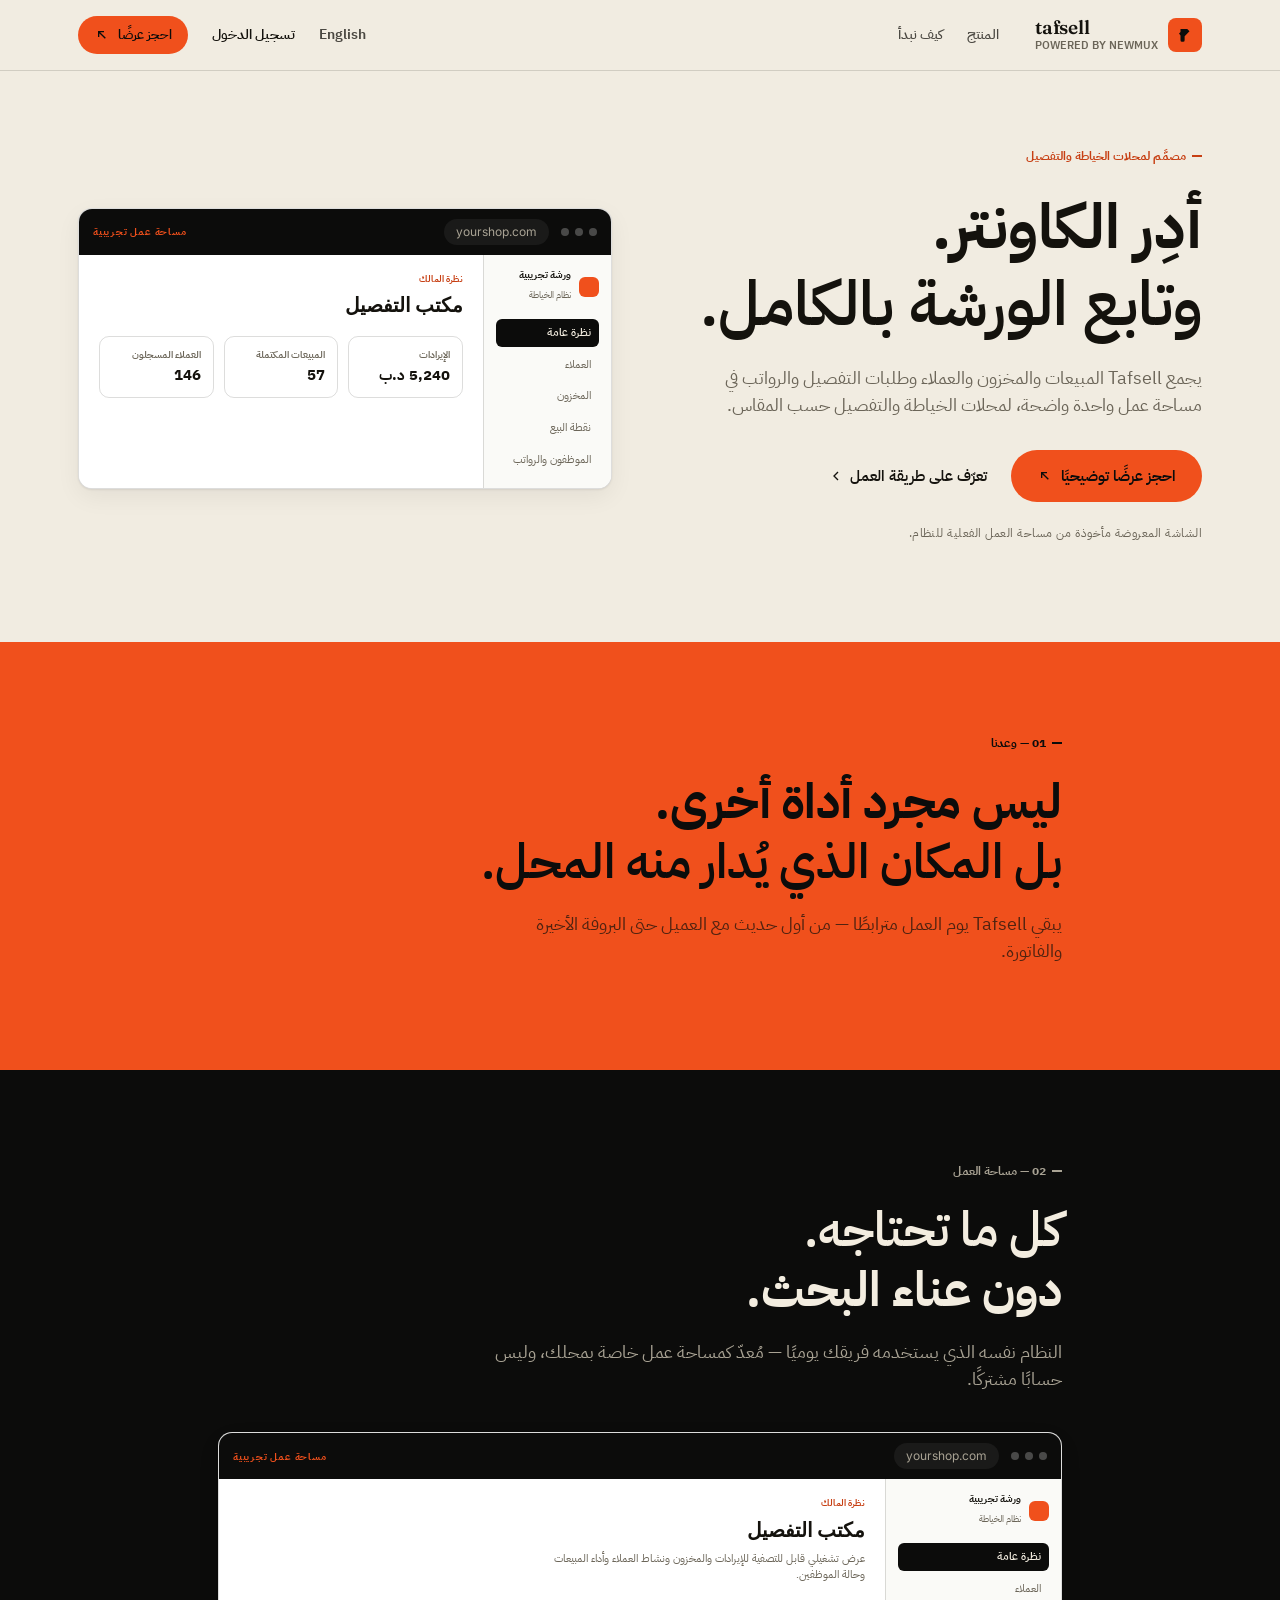
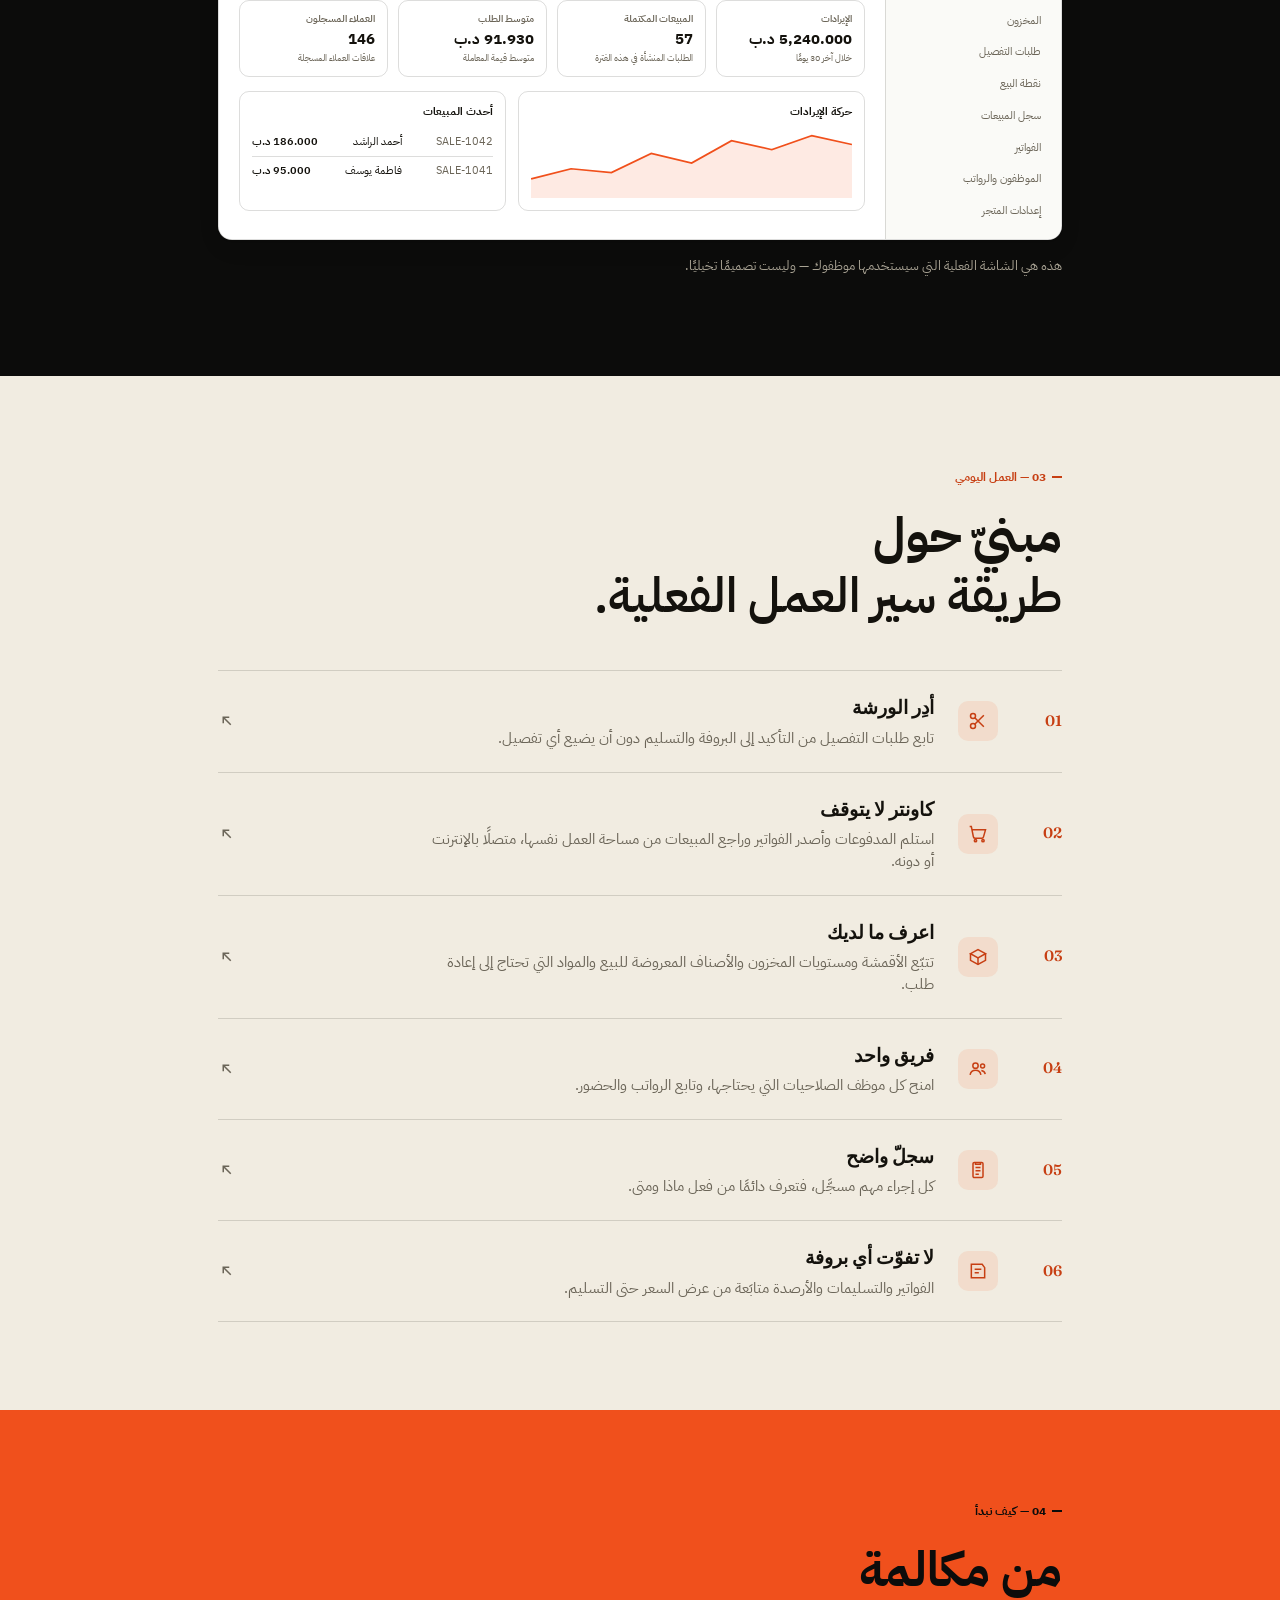
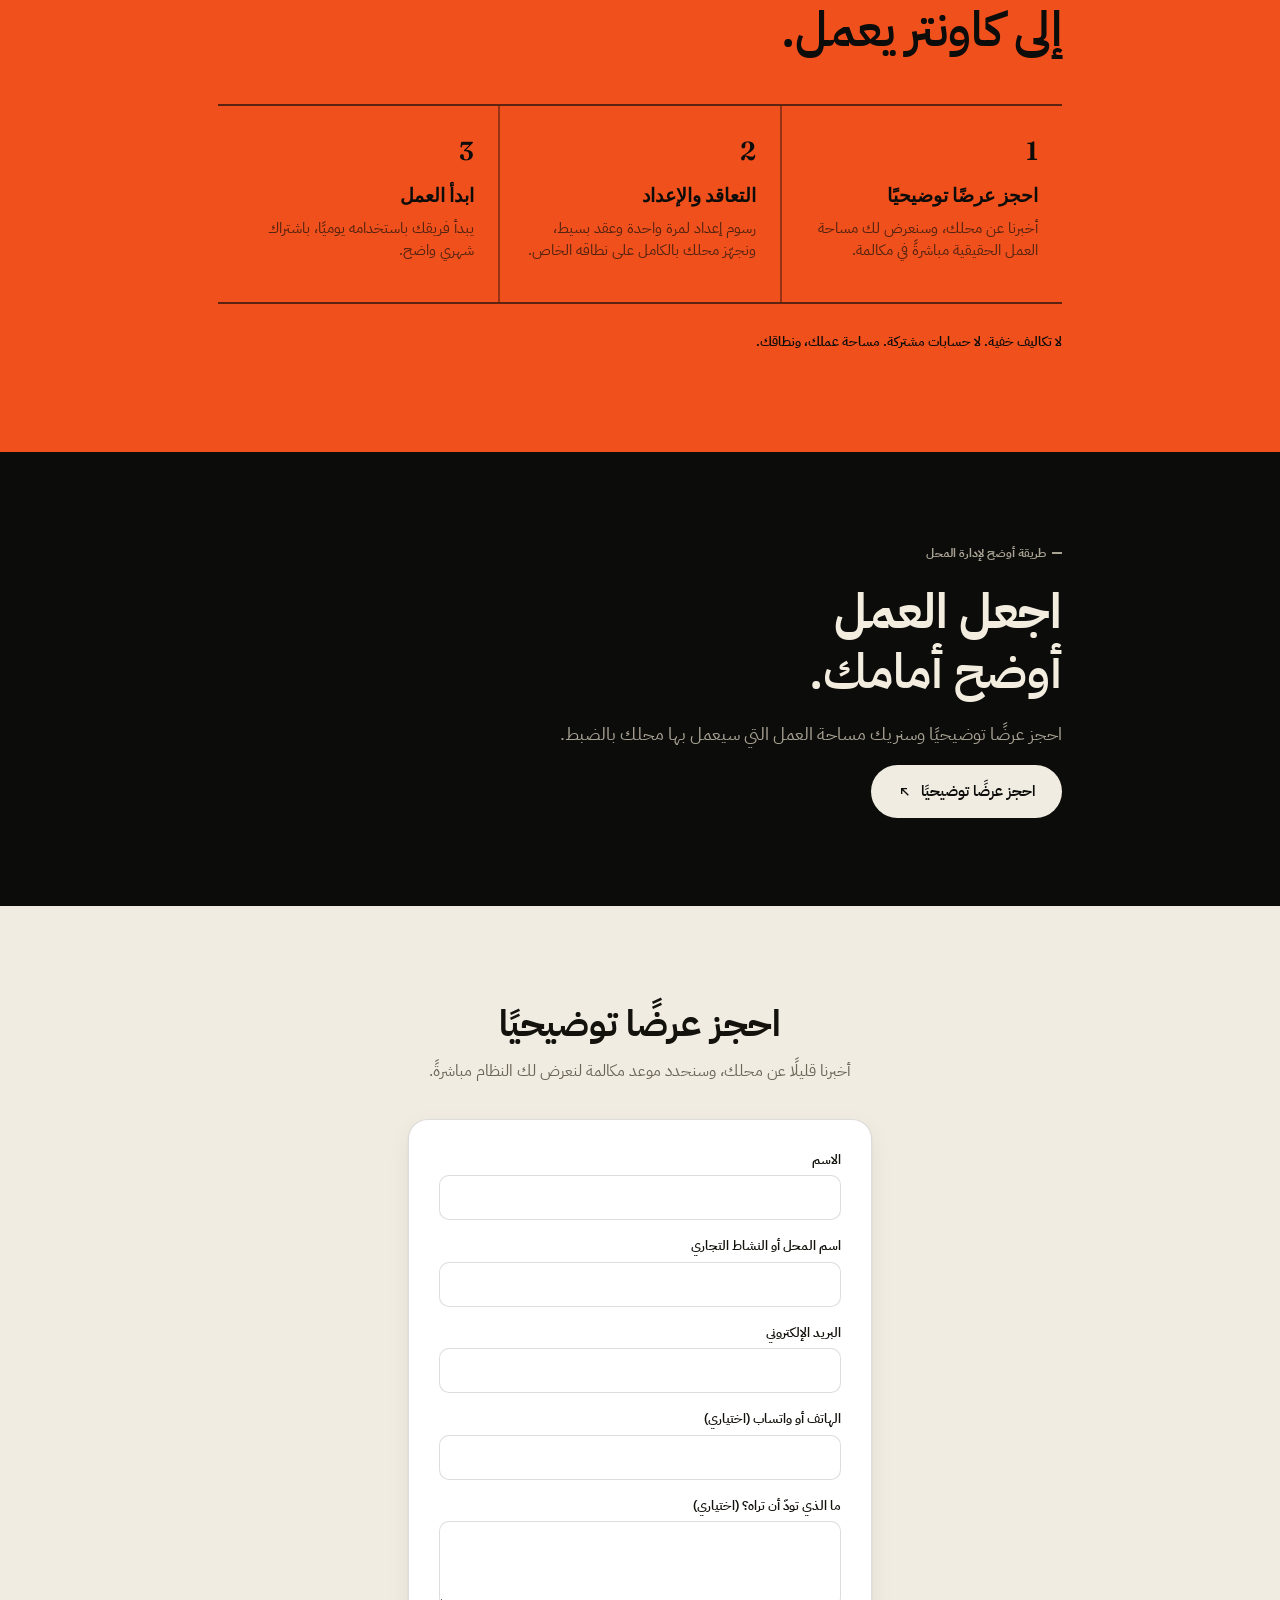
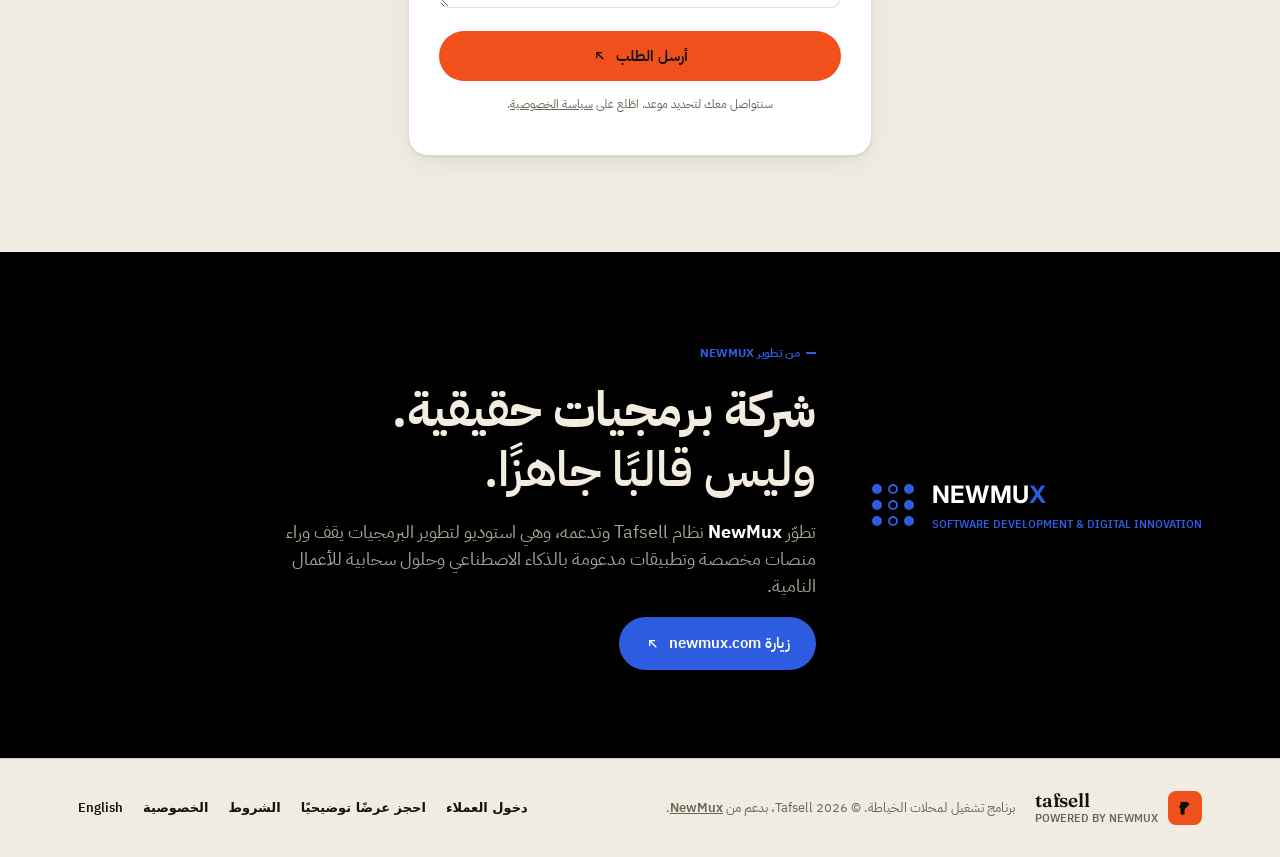
==== ar/index.html @ 82f1e471 "Add an Arabic page, SEO basics and a working demo form - Arabic version at /ar/ (right-to-left, IBM " ====
<!doctype html>
<html lang="ar" dir="rtl">
<head>
  <meta charset="UTF-8" />
  <meta name="viewport" content="width=device-width, initial-scale=1.0" />
  <title>Tafsell | برنامج إدارة محلات الخياطة ونقطة البيع في الخليج</title>
  <meta name="description" content="Tafsell نظام متكامل لمحلات الخياطة والتفصيل في الخليج: نقطة بيع، وطلبات التفصيل والمقاسات، ومخزون الأقمشة، وفواتير ضريبة القيمة المضافة، والرواتب، بالعربية والإنجليزية. احجز عرضًا توضيحيًا." />
  <link rel="canonical" href="https://tafsell.com/ar/" />
  <link rel="alternate" hreflang="en" href="https://tafsell.com/" />
  <link rel="alternate" hreflang="ar" href="https://tafsell.com/ar/" />
  <link rel="alternate" hreflang="x-default" href="https://tafsell.com/" />
  <meta name="theme-color" content="#0c0c0b" />

  <meta property="og:type" content="website" />
  <meta property="og:site_name" content="Tafsell" />
  <meta property="og:url" content="https://tafsell.com/ar/" />
  <meta property="og:title" content="Tafsell | برنامج إدارة محلات الخياطة ونقطة البيع" />
  <meta property="og:description" content="المبيعات وطلبات التفصيل والمقاسات ومخزون الأقمشة وفواتير ضريبة القيمة المضافة والرواتب في مساحة عمل واحدة، بالعربية والإنجليزية." />
  <meta property="og:image" content="https://tafsell.com/assets/og-image.png" />
  <meta property="og:image:width" content="1200" />
  <meta property="og:image:height" content="630" />
  <meta property="og:image:alt" content="Tafsell — برنامج محلات الخياطة، بدعم من NewMux" />
  <meta property="og:locale" content="ar_AR" />
  <meta property="og:locale:alternate" content="en_US" />
  <meta name="twitter:card" content="summary_large_image" />

  <link rel="icon" type="image/jpeg" href="/assets/tafsell-logo-192.jpg" />
  <link rel="apple-touch-icon" href="/assets/tafsell-logo-192.jpg" />
  <link rel="preconnect" href="https://fonts.googleapis.com">
  <link rel="preconnect" href="https://fonts.gstatic.com" crossorigin>
  <link href="https://fonts.googleapis.com/css2?family=Fraunces:ital,opsz,wght@0,9..144,500;0,9..144,600;0,9..144,700;1,9..144,500;1,9..144,600&family=Inter:wght@400;500;600;700&family=IBM+Plex+Sans+Arabic:wght@400;500;600;700&display=swap" rel="stylesheet">
  <link rel="stylesheet" href="/styles.css" />
  <script type="application/ld+json">
  {
    "@context": "https://schema.org",
    "@graph": [
      {
        "@type": "Organization",
        "@id": "https://tafsell.com/#organization",
        "name": "Tafsell",
        "url": "https://tafsell.com/",
        "logo": "https://tafsell.com/assets/tafsell-logo-512.jpg",
        "email": "info@newmux.com",
        "parentOrganization": { "@type": "Organization", "name": "NewMux", "url": "https://www.newmux.com/" }
      },
      {
        "@type": "SoftwareApplication",
        "name": "Tafsell",
        "url": "https://tafsell.com/ar/",
        "applicationCategory": "BusinessApplication",
        "operatingSystem": "Web",
        "inLanguage": ["en", "ar"],
        "description": "برنامج أعمال لمحلات الخياطة: نقطة بيع، وطلبات التفصيل والمقاسات، والأقمشة والمخزون، وفواتير ضريبة القيمة المضافة، والموظفون والرواتب.",
        "publisher": { "@id": "https://tafsell.com/#organization" }
      }
    ]
  }
  </script>
  <script defer src="/_vercel/insights/script.js"></script>
</head>
<body>
  <header class="site-header">
    <div class="wrap header-inner">
      <a href="#top" class="brand">
        <span class="brand-mark" aria-hidden="true">
          <svg viewBox="0 0 24 24" fill="none"><path d="M6 4h9l3 3-6.5 6.5V19a2 2 0 0 1-2 2H8a2 2 0 0 1-2-2v-6.5L4 10l2-2Z" fill="currentColor"/></svg>
        </span>
        <span class="brand-text">
          <span class="brand-word">tafsell</span>
          <span class="brand-by">powered by NewMux</span>
        </span>
      </a>
      <nav class="main-nav" aria-label="التنقل الرئيسي">
        <a href="#workspace">المنتج</a>
        <a href="#getting-started">كيف نبدأ</a>
      </nav>
      <a href="/" class="header-lang" lang="en" hreflang="en">English</a>
      <a href="https://app.tafsell.com/" class="header-signin">تسجيل الدخول</a>
      <a href="#book-a-demo" class="btn btn-primary btn-sm">احجز عرضًا <svg viewBox="0 0 24 24" fill="none" stroke="currentColor" stroke-width="2"><path d="M7 17 17 7M9 7h8v8"/></svg></a>
    </div>
  </header>

  <main id="top">
    <section class="hero">
      <div class="wrap hero-grid">
        <div class="hero-copy">
          <span class="eyebrow">مصمَّم لمحلات الخياطة والتفصيل</span>
          <h1 class="display">أدِر الكاونتر.<br /><em>وتابع الورشة بالكامل.</em></h1>
          <p class="lead">يجمع Tafsell المبيعات والمخزون والعملاء وطلبات التفصيل والرواتب في مساحة عمل واحدة واضحة، لمحلات الخياطة والتفصيل حسب المقاس.</p>
          <div class="hero-actions">
            <a href="#book-a-demo" class="btn btn-primary btn-lg">احجز عرضًا توضيحيًا <svg viewBox="0 0 24 24" fill="none" stroke="currentColor" stroke-width="2"><path d="M7 17 17 7M9 7h8v8"/></svg></a>
            <a href="#getting-started" class="btn-link">تعرّف على طريقة العمل <svg viewBox="0 0 24 24" fill="none" stroke="currentColor" stroke-width="2"><path d="m9 6 6 6-6 6"/></svg></a>
          </div>
          <p class="hero-caption">الشاشة المعروضة مأخوذة من مساحة العمل الفعلية للنظام.</p>
        </div>
        <div class="hero-visual">
          <div class="browser-frame">
            <div class="browser-bar">
              <span class="browser-dots" aria-hidden="true"><i></i><i></i><i></i></span>
              <span class="browser-url">yourshop.com</span>
              <span class="live-tag">مساحة عمل تجريبية</span>
            </div>
            <div class="mock-app mock-app--compact">
              <aside class="mock-sidebar">
                <div class="mock-sidebar-brand"><span class="mock-sidebar-mark"></span><div><p>ورشة تجريبية</p><span>نظام الخياطة</span></div></div>
                <nav>
                  <span class="mock-nav-item is-active">نظرة عامة</span>
                  <span class="mock-nav-item">العملاء</span>
                  <span class="mock-nav-item">المخزون</span>
                  <span class="mock-nav-item">نقطة البيع</span>
                  <span class="mock-nav-item">الموظفون والرواتب</span>
                </nav>
              </aside>
              <div class="mock-main">
                <p class="mock-eyebrow">نظرة المالك</p>
                <h3 class="mock-title">مكتب التفصيل</h3>
                <div class="mock-metric-grid">
                  <div class="mock-metric"><span class="mock-metric-label">الإيرادات</span><span class="mock-metric-value">5,240 د.ب</span></div>
                  <div class="mock-metric"><span class="mock-metric-label">المبيعات المكتملة</span><span class="mock-metric-value">57</span></div>
                  <div class="mock-metric"><span class="mock-metric-label">العملاء المسجلون</span><span class="mock-metric-value">146</span></div>
                </div>
              </div>
            </div>
          </div>
        </div>
      </div>
    </section>

    <section class="block block-orange">
      <div class="wrap block-inner">
        <span class="eyebrow eyebrow-on-orange">01 — وعدنا</span>
        <h2 class="display block-heading">ليس مجرد أداة أخرى.<br /><em>بل المكان الذي يُدار منه المحل.</em></h2>
        <p class="block-lead">يبقي Tafsell يوم العمل مترابطًا — من أول حديث مع العميل حتى البروفة الأخيرة والفاتورة.</p>
      </div>
    </section>

    <section id="workspace" class="block block-black">
      <div class="wrap block-inner">
        <span class="eyebrow eyebrow-on-black">02 — مساحة العمل</span>
        <h2 class="display block-heading light"><em>كل ما تحتاجه.</em><br />دون عناء البحث.</h2>
        <p class="block-lead light">النظام نفسه الذي يستخدمه فريقك يوميًا — مُعدّ كمساحة عمل خاصة بمحلك، وليس حسابًا مشتركًا.</p>
        <div class="browser-frame browser-frame--wide">
          <div class="browser-bar">
            <span class="browser-dots" aria-hidden="true"><i></i><i></i><i></i></span>
            <span class="browser-url">yourshop.com</span>
            <span class="live-tag">مساحة عمل تجريبية</span>
          </div>
          <div class="mock-app">
            <aside class="mock-sidebar">
              <div class="mock-sidebar-brand"><span class="mock-sidebar-mark"></span><div><p>ورشة تجريبية</p><span>نظام الخياطة</span></div></div>
              <nav>
                <span class="mock-nav-item is-active">نظرة عامة</span>
                <span class="mock-nav-item">العملاء</span>
                <span class="mock-nav-item">المخزون</span>
                <span class="mock-nav-item">طلبات التفصيل</span>
                <span class="mock-nav-item">نقطة البيع</span>
                <span class="mock-nav-item">سجل المبيعات</span>
                <span class="mock-nav-item">الفواتير</span>
                <span class="mock-nav-item">الموظفون والرواتب</span>
                <span class="mock-nav-item">إعدادات المتجر</span>
              </nav>
            </aside>
            <div class="mock-main">
              <p class="mock-eyebrow">نظرة المالك</p>
              <h3 class="mock-title">مكتب التفصيل</h3>
              <p class="mock-sub">عرض تشغيلي قابل للتصفية للإيرادات والمخزون ونشاط العملاء وأداء المبيعات وحالة الموظفين.</p>
              <div class="mock-metric-grid mock-metric-grid--4">
                <div class="mock-metric"><span class="mock-metric-label">الإيرادات</span><span class="mock-metric-value">5,240.000 د.ب</span><span class="mock-metric-note">خلال آخر 30 يومًا</span></div>
                <div class="mock-metric"><span class="mock-metric-label">المبيعات المكتملة</span><span class="mock-metric-value">57</span><span class="mock-metric-note">الطلبات المنشأة في هذه الفترة</span></div>
                <div class="mock-metric"><span class="mock-metric-label">متوسط الطلب</span><span class="mock-metric-value">91.930 د.ب</span><span class="mock-metric-note">متوسط قيمة المعاملة</span></div>
                <div class="mock-metric"><span class="mock-metric-label">العملاء المسجلون</span><span class="mock-metric-value">146</span><span class="mock-metric-note">علاقات العملاء المسجلة</span></div>
              </div>
              <div class="mock-panels">
                <div class="mock-panel mock-panel--chart">
                  <p class="mock-panel-title">حركة الإيرادات</p>
                  <svg class="mock-chart" viewBox="0 0 320 110" preserveAspectRatio="none">
                    <polyline points="0,80 40,64 80,70 120,40 160,55 200,20 240,34 280,12 320,26" fill="none" stroke="#f0501c" stroke-width="2.5" />
                    <polygon points="0,80 40,64 80,70 120,40 160,55 200,20 240,34 280,12 320,26 320,110 0,110" fill="rgba(240,80,28,0.12)" />
                  </svg>
                </div>
                <div class="mock-panel">
                  <p class="mock-panel-title">أحدث المبيعات</p>
                  <div class="mock-row"><span>SALE-1042</span><span>أحمد الراشد</span><span>186.000 د.ب</span></div>
                  <div class="mock-row"><span>SALE-1041</span><span>فاطمة يوسف</span><span>95.000 د.ب</span></div>
                </div>
              </div>
            </div>
          </div>
        </div>
        <p class="frame-caption">هذه هي الشاشة الفعلية التي سيستخدمها موظفوك — وليست تصميمًا تخيليًا.</p>
      </div>
    </section>

    <section class="block block-cream">
      <div class="wrap block-inner">
        <span class="eyebrow">03 — العمل اليومي</span>
        <h2 class="display block-heading">مبنيّ حول<br /><em>طريقة سير العمل الفعلية.</em></h2>
        <ol class="feature-list">
          <li>
            <span class="feature-number">01</span>
            <span class="feature-icon"><svg viewBox="0 0 24 24" fill="none" stroke="currentColor" stroke-width="1.8"><circle cx="6" cy="6" r="3"/><circle cx="6" cy="18" r="3"/><path d="M8.1 8.1 19 19M19 5 8.1 15.9"/></svg></span>
            <span class="feature-text"><h3>أدِر الورشة</h3><p>تابع طلبات التفصيل من التأكيد إلى البروفة والتسليم دون أن يضيع أي تفصيل.</p></span>
            <svg class="feature-arrow" viewBox="0 0 24 24" fill="none" stroke="currentColor" stroke-width="2"><path d="M7 17 17 7M9 7h8v8"/></svg>
          </li>
          <li>
            <span class="feature-number">02</span>
            <span class="feature-icon"><svg viewBox="0 0 24 24" fill="none" stroke="currentColor" stroke-width="1.8"><circle cx="9" cy="20" r="1.4"/><circle cx="18" cy="20" r="1.4"/><path d="M2 3h2l2.4 12.2a2 2 0 0 0 2 1.8h8.2a2 2 0 0 0 2-1.6L21 7H5.6"/></svg></span>
            <span class="feature-text"><h3>كاونتر لا يتوقف</h3><p>استلم المدفوعات وأصدر الفواتير وراجع المبيعات من مساحة العمل نفسها، متصلًا بالإنترنت أو دونه.</p></span>
            <svg class="feature-arrow" viewBox="0 0 24 24" fill="none" stroke="currentColor" stroke-width="2"><path d="M7 17 17 7M9 7h8v8"/></svg>
          </li>
          <li>
            <span class="feature-number">03</span>
            <span class="feature-icon"><svg viewBox="0 0 24 24" fill="none" stroke="currentColor" stroke-width="1.8"><path d="M21 8 12 3 3 8l9 5 9-5Z"/><path d="M3 8v8l9 5 9-5V8"/><path d="M12 13v8"/></svg></span>
            <span class="feature-text"><h3>اعرف ما لديك</h3><p>تتبّع الأقمشة ومستويات المخزون والأصناف المعروضة للبيع والمواد التي تحتاج إلى إعادة طلب.</p></span>
            <svg class="feature-arrow" viewBox="0 0 24 24" fill="none" stroke="currentColor" stroke-width="2"><path d="M7 17 17 7M9 7h8v8"/></svg>
          </li>
          <li>
            <span class="feature-number">04</span>
            <span class="feature-icon"><svg viewBox="0 0 24 24" fill="none" stroke="currentColor" stroke-width="1.8"><circle cx="9" cy="8" r="3.2"/><path d="M2.5 19c.7-3.4 3.3-5.4 6.5-5.4s5.8 2 6.5 5.4"/><circle cx="17.5" cy="8.5" r="2.4"/><path d="M16 13.7c2.4.3 4.2 2 4.7 4.5"/></svg></span>
            <span class="feature-text"><h3>فريق واحد</h3><p>امنح كل موظف الصلاحيات التي يحتاجها، وتابع الرواتب والحضور.</p></span>
            <svg class="feature-arrow" viewBox="0 0 24 24" fill="none" stroke="currentColor" stroke-width="2"><path d="M7 17 17 7M9 7h8v8"/></svg>
          </li>
          <li>
            <span class="feature-number">05</span>
            <span class="feature-icon"><svg viewBox="0 0 24 24" fill="none" stroke="currentColor" stroke-width="1.8"><rect x="6" y="3" width="12" height="18" rx="1.5"/><path d="M9 3v2h6V3M9 9h6M9 13h6M9 17h4"/></svg></span>
            <span class="feature-text"><h3>سجلّ واضح</h3><p>كل إجراء مهم مسجَّل، فتعرف دائمًا من فعل ماذا ومتى.</p></span>
            <svg class="feature-arrow" viewBox="0 0 24 24" fill="none" stroke="currentColor" stroke-width="2"><path d="M7 17 17 7M9 7h8v8"/></svg>
          </li>
          <li>
            <span class="feature-number">06</span>
            <span class="feature-icon"><svg viewBox="0 0 24 24" fill="none" stroke="currentColor" stroke-width="1.8"><path d="M4 4h13l3 4v12H4z"/><path d="M8 10h8M8 14h5"/></svg></span>
            <span class="feature-text"><h3>لا تفوّت أي بروفة</h3><p>الفواتير والتسليمات والأرصدة متابَعة من عرض السعر حتى التسليم.</p></span>
            <svg class="feature-arrow" viewBox="0 0 24 24" fill="none" stroke="currentColor" stroke-width="2"><path d="M7 17 17 7M9 7h8v8"/></svg>
          </li>
        </ol>
      </div>
    </section>

    <section id="getting-started" class="block block-orange">
      <div class="wrap block-inner">
        <span class="eyebrow eyebrow-on-orange">04 — كيف نبدأ</span>
        <h2 class="display block-heading">من مكالمة<br /><em>إلى كاونتر يعمل.</em></h2>
        <div class="steps">
          <div class="step">
            <span class="step-number">1</span>
            <h3>احجز عرضًا توضيحيًا</h3>
            <p>أخبرنا عن محلك، وسنعرض لك مساحة العمل الحقيقية مباشرةً في مكالمة.</p>
          </div>
          <div class="step">
            <span class="step-number">2</span>
            <h3>التعاقد والإعداد</h3>
            <p>رسوم إعداد لمرة واحدة وعقد بسيط، ونجهّز محلك بالكامل على نطاقه الخاص.</p>
          </div>
          <div class="step">
            <span class="step-number">3</span>
            <h3>ابدأ العمل</h3>
            <p>يبدأ فريقك باستخدامه يوميًا، باشتراك شهري واضح.</p>
          </div>
        </div>
        <p class="steps-note">لا تكاليف خفية. لا حسابات مشتركة. مساحة عملك، ونطاقك.</p>
      </div>
    </section>

    <section class="block block-black block-cta">
      <div class="wrap block-inner">
        <span class="eyebrow eyebrow-on-black">طريقة أوضح لإدارة المحل</span>
        <h2 class="display block-heading light">اجعل العمل<br /><em>أوضح أمامك.</em></h2>
        <p class="block-lead light">احجز عرضًا توضيحيًا وسنريك مساحة العمل التي سيعمل بها محلك بالضبط.</p>
        <a href="#book-a-demo" class="btn btn-cream btn-lg">احجز عرضًا توضيحيًا <svg viewBox="0 0 24 24" fill="none" stroke="currentColor" stroke-width="2"><path d="M7 17 17 7M9 7h8v8"/></svg></a>
      </div>
    </section>

    <section id="book-a-demo" class="block block-cream demo-section">
      <div class="wrap demo-wrap">
        <div class="section-head">
          <h2 class="display">احجز عرضًا توضيحيًا</h2>
          <p>أخبرنا قليلًا عن محلك، وسنحدد موعد مكالمة لنعرض لك النظام مباشرةً.</p>
        </div>
        <form class="demo-form" id="demo-form">
          <div class="field">
            <label for="demo-name">الاسم</label>
            <input id="demo-name" name="name" type="text" required maxlength="160" autocomplete="name" />
          </div>
          <div class="field">
            <label for="demo-shop">اسم المحل أو النشاط التجاري</label>
            <input id="demo-shop" name="shopName" type="text" required maxlength="160" autocomplete="organization" />
          </div>
          <div class="field">
            <label for="demo-email">البريد الإلكتروني</label>
            <input id="demo-email" name="email" type="email" required maxlength="320" autocomplete="email" />
          </div>
          <div class="field">
            <label for="demo-phone">الهاتف أو واتساب (اختياري)</label>
            <input id="demo-phone" name="phone" type="tel" maxlength="40" autocomplete="tel" />
          </div>
          <div class="field">
            <label for="demo-message">ما الذي تودّ أن تراه؟ (اختياري)</label>
            <textarea id="demo-message" name="message" rows="3" maxlength="2000"></textarea>
          </div>
          <div class="hp" aria-hidden="true">
            <label for="demo-website">Leave this empty</label>
            <input id="demo-website" name="website" type="text" tabindex="-1" autocomplete="off" />
          </div>
          <button type="submit" class="btn btn-primary btn-block">أرسل الطلب <svg viewBox="0 0 24 24" fill="none" stroke="currentColor" stroke-width="2"><path d="M7 17 17 7M9 7h8v8"/></svg></button>
          <p class="form-status" id="demo-status" role="alert" hidden></p>
          <p class="form-note">سنتواصل معك لتحديد موعد. اطّلع على <a href="https://app.tafsell.com/privacy">سياسة الخصوصية</a>.</p>
        </form>
        <div class="form-success" id="demo-success" tabindex="-1" hidden>
          <h3>شكرًا لك — وصلنا طلبك.</h3>
          <p>سنتواصل معك قريبًا لتحديد موعد العرض. لأي استفسار حتى ذلك الحين: <span data-sales-email dir="ltr">info@newmux.com</span>.</p>
        </div>
      </div>
    </section>

    <section class="block newmux-block">
      <div class="wrap newmux-inner">
        <div class="newmux-lockup">
          <div class="newmux-mark" aria-hidden="true">
            <span></span><span class="dot-outline"></span><span></span>
            <span></span><span class="dot-outline"></span><span></span>
            <span></span><span class="dot-outline"></span><span></span>
          </div>
          <div>
            <p class="newmux-wordmark">NEWMU<em>X</em></p>
            <p class="newmux-tagline">Software development &amp; digital innovation</p>
          </div>
        </div>
        <div class="newmux-copy">
          <span class="eyebrow eyebrow-newmux">من تطوير NewMux</span>
          <h2 class="display block-heading light">شركة برمجيات حقيقية.<br /><em>وليس قالبًا جاهزًا.</em></h2>
          <p class="block-lead light">تطوّر <strong>NewMux</strong> نظام Tafsell وتدعمه، وهي استوديو لتطوير البرمجيات يقف وراء منصات مخصصة وتطبيقات مدعومة بالذكاء الاصطناعي وحلول سحابية للأعمال النامية.</p>
          <a href="https://www.newmux.com/" target="_blank" rel="noopener" class="btn btn-newmux btn-lg">زيارة newmux.com <svg viewBox="0 0 24 24" fill="none" stroke="currentColor" stroke-width="2"><path d="M7 17 17 7M9 7h8v8"/></svg></a>
        </div>
      </div>
    </section>
  </main>

  <footer class="site-footer">
    <div class="wrap footer-inner">
      <a href="#top" class="brand">
        <span class="brand-mark" aria-hidden="true">
          <svg viewBox="0 0 24 24" fill="none"><path d="M6 4h9l3 3-6.5 6.5V19a2 2 0 0 1-2 2H8a2 2 0 0 1-2-2v-6.5L4 10l2-2Z" fill="currentColor"/></svg>
        </span>
        <span class="brand-text">
          <span class="brand-word">tafsell</span>
          <span class="brand-by">powered by NewMux</span>
        </span>
      </a>
      <p class="footer-tagline">برنامج تشغيل لمحلات الخياطة. &copy; <span id="year">2026</span> Tafsell، بدعم من <a href="https://www.newmux.com/" target="_blank" rel="noopener">NewMux</a>.</p>
      <nav class="footer-links" aria-label="روابط التذييل">
        <a href="https://app.tafsell.com/" class="footer-link">دخول العملاء</a>
        <a href="#book-a-demo" class="footer-link">احجز عرضًا توضيحيًا</a>
        <a href="https://app.tafsell.com/terms" class="footer-link">الشروط</a>
        <a href="https://app.tafsell.com/privacy" class="footer-link">الخصوصية</a>
        <a href="/" class="footer-link" lang="en" hreflang="en">English</a>
      </nav>
    </div>
  </footer>

  <script src="/script.js"></script>
</body>
</html>
---- styles.css ----
:root {
  --cream: #f1ece1;
  --cream-2: #e8e0cd;
  --ink: #14120d;
  --black: #0c0c0b;
  --cream-text: #f3ede0;
  --muted: #6b6558;
  --muted-on-black: #a9a394;
  --orange: #f0501c;
  --orange-deep: #c73f13;
  --line: rgba(20, 18, 13, 0.14);
  --line-on-black: rgba(243, 237, 224, 0.16);
  --line-on-orange: rgba(12, 12, 11, 0.4);
  --shadow: 0 1px 2px rgba(12, 12, 11, 0.08), 0 8px 24px rgba(12, 12, 11, 0.06);
  --newmux-black: #000000;
  --newmux-blue: #2e5ce0;
  --newmux-blue-soft: rgba(46, 92, 224, 0.14);
}

* { box-sizing: border-box; }

body {
  margin: 0;
  font-family: "Inter", -apple-system, BlinkMacSystemFont, "Segoe UI", sans-serif;
  color: var(--ink);
  background: var(--cream);
  line-height: 1.5;
  -webkit-font-smoothing: antialiased;
}

img, svg { max-width: 100%; display: block; }

.wrap {
  max-width: 1180px;
  margin: 0 auto;
  padding: 0 28px;
}

h1, h2, h3 { margin: 0; text-wrap: balance; }

.display {
  font-family: "Fraunces", Georgia, serif;
  font-optical-sizing: auto;
  line-height: 1.04;
  letter-spacing: -0.01em;
}

.display em {
  font-style: italic;
  font-weight: 500;
}

/* ---------- header ---------- */

.site-header {
  background: var(--cream);
  border-bottom: 1px solid var(--line);
  position: sticky;
  top: 0;
  z-index: 30;
}

.header-inner {
  display: flex;
  align-items: center;
  gap: 24px;
  padding-top: 16px;
  padding-bottom: 16px;
}

.brand {
  display: flex;
  align-items: center;
  gap: 10px;
  text-decoration: none;
  color: inherit;
}

.brand-mark {
  width: 34px;
  height: 34px;
  border-radius: 8px;
  background: var(--orange);
  color: var(--black);
  display: flex;
  align-items: center;
  justify-content: center;
  flex-shrink: 0;
}

.brand-mark svg { width: 18px; height: 18px; }

.brand-word {
  font-family: "Fraunces", serif;
  font-weight: 600;
  font-size: 19px;
  letter-spacing: -0.01em;
}

.brand-text {
  display: flex;
  flex-direction: column;
  line-height: 1.05;
}

.brand-by {
  white-space: nowrap;
  font-size: 10.5px;
  font-weight: 600;
  letter-spacing: 0.06em;
  text-transform: uppercase;
  color: var(--muted);
  margin-top: 2px;
}

.header-signin {
  color: var(--ink);
  text-decoration: none;
  font-size: 14px;
  font-weight: 600;
  white-space: nowrap;
}

.header-signin:hover { color: var(--orange-deep); }

.main-nav {
  display: flex;
  gap: 24px;
  margin-inline-start: 12px;
  margin-inline-end: auto;
}

.main-nav a {
  color: var(--ink);
  text-decoration: none;
  font-size: 14px;
  font-weight: 500;
  opacity: 0.75;
}

.main-nav a:hover { opacity: 1; }

@media (max-width: 720px) {
  .main-nav { display: none; }
  /* With the nav hidden, push sign-in and the CTA to the far edge. */
  .header-signin { margin-inline-start: auto; }
  .header-inner { gap: 16px; }
}

@media (max-width: 420px) {
  .header-inner { gap: 12px; }
  .brand { gap: 8px; }
  .brand-mark { width: 30px; height: 30px; }
  .brand-word { font-size: 17px; }
  .brand-by { font-size: 8.5px; letter-spacing: 0.04em; }
  /* No room for both: customers still have "Customer sign in" in the footer. */
  .header-signin { display: none; }
  .header-lang { margin-inline-start: auto; font-size: 13px; }
  .site-header .btn-sm { padding: 8px 12px; }
  .site-header .btn-sm svg { display: none; }
}

@media (max-width: 360px) {
  .site-header .wrap { padding: 0 16px; }
  .header-inner { gap: 10px; }
  .site-header .btn-sm { padding: 8px 9px; font-size: 12.5px; }
}

/* ---------- buttons ---------- */

.btn {
  display: inline-flex;
  align-items: center;
  gap: 8px;
  border-radius: 999px;
  font-weight: 600;
  text-decoration: none;
  cursor: pointer;
  border: none;
  font-family: inherit;
  transition: transform 0.12s ease, opacity 0.12s ease;
}

.btn svg { width: 16px; height: 16px; flex-shrink: 0; }
.btn:hover { transform: translateY(-1px); }
.btn:active { transform: translateY(0); }
.btn:focus-visible { outline: 2px solid var(--orange); outline-offset: 3px; }

.btn-primary { background: var(--orange); color: var(--black); }
.btn-primary:hover { background: var(--orange-deep); color: var(--cream-text); }

.btn-cream { background: var(--cream); color: var(--black); }
.btn-cream:hover { background: #fff; }

.btn-sm { padding: 9px 16px; font-size: 13px; white-space: nowrap; }
.btn-lg { padding: 15px 26px; font-size: 15px; }
.btn-block { width: 100%; justify-content: center; padding: 14px 20px; font-size: 15px; border: none; }

.btn-link {
  display: inline-flex;
  align-items: center;
  gap: 6px;
  color: var(--ink);
  text-decoration: none;
  font-weight: 600;
  font-size: 15px;
}

.btn-link svg { width: 16px; height: 16px; }

/* ---------- eyebrow ---------- */

.eyebrow {
  display: inline-block;
  font-size: 12px;
  font-weight: 700;
  letter-spacing: 0.14em;
  text-transform: uppercase;
  color: var(--orange-deep);
  padding-inline-start: 16px;
  position: relative;
}

.eyebrow::before {
  content: "";
  position: absolute;
  inset-inline-start: 0;
  top: 50%;
  transform: translateY(-50%);
  width: 10px;
  height: 2px;
  background: currentColor;
}

.eyebrow-on-orange { color: var(--black); }
.eyebrow-on-black { color: var(--muted-on-black); }

/* ---------- hero ---------- */

.hero { padding: 72px 0 88px; }

.hero-grid {
  display: grid;
  grid-template-columns: 1fr 1fr;
  gap: 56px;
  align-items: center;
}

@media (max-width: 900px) {
  .hero-grid { grid-template-columns: 1fr; gap: 40px; }
}

.hero-copy h1 {
  margin-top: 22px;
  font-size: clamp(38px, 5.2vw, 62px);
  font-weight: 600;
}

.lead {
  margin-top: 20px;
  font-size: 18px;
  color: var(--muted);
  max-width: 46ch;
}

.hero-actions {
  margin-top: 32px;
  display: flex;
  align-items: center;
  gap: 24px;
  flex-wrap: wrap;
}

.hero-caption {
  margin-top: 22px;
  font-size: 12px;
  letter-spacing: 0.04em;
  text-transform: uppercase;
  color: var(--muted);
}

/* ---------- browser frame + product mock ---------- */

.browser-frame {
  background: #fff;
  border-radius: 14px;
  border: 1px solid var(--line);
  box-shadow: var(--shadow);
  overflow: hidden;
}

.browser-frame--wide { margin-top: 40px; }

.browser-bar {
  display: flex;
  align-items: center;
  gap: 12px;
  padding: 10px 14px;
  background: var(--black);
}

.browser-dots { display: flex; gap: 6px; }
.browser-dots i { width: 8px; height: 8px; border-radius: 50%; background: rgba(255,255,255,0.25); display: block; }

.browser-url {
  font-size: 12px;
  color: var(--muted-on-black);
  background: rgba(255,255,255,0.06);
  padding: 4px 12px;
  border-radius: 999px;
  font-family: "Inter", sans-serif;
}

.live-tag {
  margin-inline-start: auto;
  font-size: 10px;
  font-weight: 700;
  letter-spacing: 0.08em;
  text-transform: uppercase;
  color: var(--orange);
}

.mock-app {
  display: grid;
  grid-template-columns: 176px 1fr;
  background: #fff;
  color: var(--ink);
  min-height: 320px;
}

.mock-app--compact { grid-template-columns: 128px 1fr; min-height: 220px; }

.mock-sidebar {
  background: #fafaf7;
  border-inline-end: 1px solid var(--line);
  padding: 14px 12px;
}

.mock-sidebar-brand {
  display: flex;
  align-items: center;
  gap: 8px;
  margin-bottom: 14px;
}

.mock-sidebar-mark {
  width: 20px;
  height: 20px;
  border-radius: 6px;
  background: var(--orange);
  flex-shrink: 0;
}

.mock-sidebar-brand p { margin: 0; font-size: 10px; font-weight: 700; line-height: 1.2; }
.mock-sidebar-brand span { font-size: 9px; color: var(--muted); }

.mock-sidebar nav { display: flex; flex-direction: column; gap: 4px; }

.mock-nav-item {
  font-size: 10.5px;
  color: var(--muted);
  padding: 6px 8px;
  border-radius: 6px;
}

.mock-nav-item.is-active {
  background: var(--black);
  color: var(--cream-text);
  font-weight: 600;
}

.mock-main { padding: 18px 20px; }

.mock-eyebrow {
  margin: 0;
  font-size: 9px;
  font-weight: 700;
  letter-spacing: 0.1em;
  text-transform: uppercase;
  color: var(--orange-deep);
}

.mock-title {
  margin: 4px 0 0;
  font-family: "Fraunces", serif;
  font-size: 20px;
  font-weight: 600;
}

.mock-sub {
  margin: 6px 0 0;
  font-size: 11px;
  color: var(--muted);
  max-width: 46ch;
}

.mock-metric-grid {
  display: grid;
  grid-template-columns: repeat(3, 1fr);
  gap: 10px;
  margin-top: 16px;
}

.mock-metric-grid--4 { grid-template-columns: repeat(4, 1fr); }

@media (max-width: 640px) {
  .mock-metric-grid--4 { grid-template-columns: repeat(2, 1fr); }
  .mock-app, .mock-app--compact { grid-template-columns: 1fr; }
  .mock-sidebar { display: none; }
}

.mock-metric {
  border: 1px solid var(--line);
  border-radius: 10px;
  padding: 10px 12px;
  display: flex;
  flex-direction: column;
  gap: 2px;
}

.mock-metric-label { font-size: 10px; color: var(--muted); font-weight: 600; }
.mock-metric-value { font-size: 15px; font-weight: 700; font-variant-numeric: tabular-nums; }
.mock-metric-note { font-size: 9px; color: var(--muted); }

.mock-panels {
  display: grid;
  grid-template-columns: 1.3fr 1fr;
  gap: 12px;
  margin-top: 14px;
}

@media (max-width: 640px) {
  .mock-panels { grid-template-columns: 1fr; }
}

.mock-panel {
  border: 1px solid var(--line);
  border-radius: 10px;
  padding: 12px;
}

.mock-panel-title { margin: 0 0 8px; font-size: 11px; font-weight: 700; }

.mock-chart { width: 100%; height: 70px; }

.mock-row {
  display: flex;
  justify-content: space-between;
  gap: 8px;
  font-size: 10.5px;
  padding: 6px 0;
  border-top: 1px solid var(--line);
}

.mock-row:first-of-type { border-top: none; }
.mock-row span:first-child { color: var(--muted); font-variant-numeric: tabular-nums; }
.mock-row span:last-child { font-weight: 600; font-variant-numeric: tabular-nums; }

/* ---------- full-bleed color blocks ---------- */

.block { padding: 88px 0; }

.block-inner { max-width: 900px; }

.block-heading {
  margin-top: 18px;
  font-size: clamp(30px, 4.2vw, 48px);
  font-weight: 600;
}

.block-heading.light { color: var(--cream-text); }

.block-lead {
  margin-top: 18px;
  font-size: 18px;
  color: rgba(20,18,13,0.72);
  max-width: 52ch;
}

.block-lead.light { color: var(--muted-on-black); }

.block-orange { background: var(--orange); color: var(--black); }
.block-black { background: var(--black); color: var(--cream-text); }
.block-cream { background: var(--cream); }

.frame-caption {
  margin-top: 16px;
  font-size: 13px;
  color: var(--muted-on-black);
}

/* ---------- feature list ---------- */

.feature-list {
  list-style: none;
  margin: 44px 0 0;
  padding: 0;
  border-top: 1px solid var(--line);
}

.feature-list li {
  display: grid;
  grid-template-columns: 44px 44px 1fr 24px;
  align-items: center;
  gap: 20px;
  padding: 22px 0;
  border-bottom: 1px solid var(--line);
}

@media (max-width: 640px) {
  .feature-list li { grid-template-columns: 32px 36px 1fr 20px; gap: 12px; }
}

.feature-number {
  font-family: "Fraunces", serif;
  font-size: 15px;
  font-weight: 600;
  color: var(--orange-deep);
}

.feature-icon {
  width: 40px;
  height: 40px;
  border-radius: 10px;
  background: rgba(240, 80, 28, 0.1);
  color: var(--orange-deep);
  display: flex;
  align-items: center;
  justify-content: center;
}

.feature-icon svg { width: 20px; height: 20px; }

.feature-text h3 {
  font-family: "Fraunces", serif;
  font-size: 19px;
  font-weight: 600;
}

.feature-text p {
  margin: 6px 0 0;
  font-size: 14.5px;
  color: var(--muted);
  max-width: 56ch;
}

.feature-arrow {
  width: 18px;
  height: 18px;
  color: var(--muted);
  justify-self: end;
}

/* ---------- getting-started steps ---------- */

.steps {
  margin-top: 44px;
  display: grid;
  grid-template-columns: repeat(3, 1fr);
  column-gap: 2px;
  background: var(--line-on-orange);
  border-top: 2px solid var(--line-on-orange);
  border-bottom: 2px solid var(--line-on-orange);
}

@media (max-width: 720px) {
  .steps { grid-template-columns: 1fr; column-gap: 0; row-gap: 2px; }
}

.step {
  background: var(--orange);
  padding: 26px 24px;
}

.step-number {
  font-family: "Fraunces", serif;
  font-size: 26px;
  font-weight: 600;
}

.step h3 {
  margin-top: 10px;
  font-family: "Fraunces", serif;
  font-size: 19px;
  font-weight: 600;
}

.step p {
  margin-top: 8px;
  font-size: 14.5px;
  color: rgba(20,18,13,0.72);
}

.steps-note {
  margin-top: 28px;
  font-size: 13px;
  font-weight: 600;
  color: var(--black);
}

/* ---------- demo form ---------- */

.demo-section { padding: 96px 0; }

.demo-wrap { max-width: 520px; margin: 0 auto; }

.section-head { text-align: center; margin-bottom: 36px; }

.section-head h2 { font-size: clamp(28px, 3.4vw, 36px); font-weight: 600; }

.section-head p { margin-top: 12px; color: var(--muted); font-size: 16px; }

.demo-form {
  background: #fff;
  border: 1px solid var(--line);
  border-radius: 20px;
  padding: 30px;
  box-shadow: var(--shadow);
}

.field { margin-bottom: 16px; }

.field label {
  display: block;
  font-size: 13px;
  font-weight: 600;
  margin-bottom: 6px;
}

.field input,
.field textarea {
  width: 100%;
  padding: 11px 14px;
  border: 1px solid var(--line);
  border-radius: 10px;
  font-size: 14px;
  font-family: inherit;
  background: #fff;
  color: var(--ink);
}

.field input:focus,
.field textarea:focus {
  outline: none;
  border-color: var(--orange);
  box-shadow: 0 0 0 3px rgba(240, 80, 28, 0.16);
}

.field textarea { resize: vertical; }

.form-note {
  margin-top: 14px;
  text-align: center;
  font-size: 12px;
  color: var(--muted);
}

/* ---------- newmux ---------- */

.newmux-block { background: var(--newmux-black); }

.newmux-inner {
  display: grid;
  grid-template-columns: auto 1fr;
  gap: 56px;
  align-items: center;
}

@media (max-width: 780px) {
  .newmux-inner { grid-template-columns: 1fr; gap: 32px; }
}

.newmux-lockup {
  display: flex;
  align-items: center;
  gap: 18px;
}

.newmux-mark {
  display: grid;
  grid-template-columns: repeat(3, 10px);
  grid-template-rows: repeat(3, 10px);
  gap: 6px;
  flex-shrink: 0;
}

.newmux-mark span {
  width: 10px;
  height: 10px;
  border-radius: 50%;
  background: var(--newmux-blue);
}

.newmux-mark span.dot-outline {
  background: transparent;
  border: 2px solid var(--newmux-blue);
  box-sizing: border-box;
}

.newmux-wordmark {
  margin: 0;
  font-family: "Inter", sans-serif;
  font-weight: 700;
  font-size: 24px;
  letter-spacing: 0.01em;
  color: #fff;
}

.newmux-wordmark em { font-style: normal; color: var(--newmux-blue); }

.newmux-tagline {
  margin: 4px 0 0;
  font-size: 10.5px;
  font-weight: 600;
  letter-spacing: 0.1em;
  text-transform: uppercase;
  color: var(--newmux-blue);
}

.eyebrow-newmux { color: var(--newmux-blue); }

.newmux-copy .block-heading { margin-top: 16px; }

.newmux-copy .block-lead strong { color: #fff; }

.btn-newmux { background: var(--newmux-blue); color: #fff; }
.btn-newmux:hover { background: #4a74e8; }

/* ---------- footer ---------- */

.site-footer { border-top: 1px solid var(--line); padding: 32px 0; }

.footer-inner {
  display: flex;
  align-items: center;
  gap: 20px;
  flex-wrap: wrap;
}

.footer-tagline {
  margin: 0;
  margin-inline-end: auto;
  font-size: 13px;
  color: var(--muted);
}

.footer-link {
  color: var(--ink);
  font-size: 13px;
  font-weight: 600;
  text-decoration: none;
}

.footer-link:hover { color: var(--orange-deep); }

.footer-tagline a { color: inherit; font-weight: 600; }

.footer-links { display: flex; flex-wrap: wrap; gap: 8px 20px; }

@media (max-width: 560px) {
  .footer-inner { flex-direction: column; align-items: flex-start; gap: 12px; }
  .footer-tagline { margin-inline-end: 0; }
}

/* ---------- language switch ---------- */

.header-lang {
  color: var(--ink);
  text-decoration: none;
  font-size: 14px;
  font-weight: 600;
  white-space: nowrap;
  opacity: 0.75;
}

.header-lang:hover { opacity: 1; color: var(--orange-deep); }

/* The English page loads no Arabic web font; use the system's for "عربي". */
.header-lang:lang(ar),
.footer-link:lang(ar) { font-family: system-ui, "Segoe UI", Tahoma, sans-serif; }

/* ---------- demo form states ---------- */

/* Honeypot: off-screen for people, still in the DOM for naive bots. */
.hp {
  position: absolute;
  inset-inline-start: -10000px;
  width: 1px;
  height: 1px;
  overflow: hidden;
}

.demo-form button[disabled] { opacity: 0.6; cursor: progress; }

.form-status {
  margin: 14px 0 0;
  padding: 12px 14px;
  border-radius: 10px;
  font-size: 14px;
  background: rgba(199, 63, 19, 0.08);
  color: var(--orange-deep);
}

.form-status a { color: inherit; font-weight: 600; }

.form-note a { color: inherit; }

.form-success {
  background: #fff;
  border: 1px solid var(--line);
  border-radius: 20px;
  padding: 36px 30px;
  box-shadow: var(--shadow);
  text-align: center;
}

.form-success h3 { font-family: "Fraunces", Georgia, serif; font-size: 26px; font-weight: 600; }

.form-success p { margin: 12px 0 0; color: var(--muted); }

/* ---------- Arabic (right-to-left) ---------- */

/* Fraunces and Inter have no Arabic glyphs: Arabic text uses IBM Plex Sans
   Arabic, and Latin words in the Arabic page (Tafsell, NewMux) keep Inter. */
:lang(ar) body,
:lang(ar) .field input,
:lang(ar) .field textarea,
:lang(ar) .btn {
  font-family: "IBM Plex Sans Arabic", "Inter", -apple-system, "Segoe UI", Tahoma, sans-serif;
}

:lang(ar) .display,
:lang(ar) .form-success h3 {
  font-family: "IBM Plex Sans Arabic", "Fraunces", Georgia, serif;
  font-weight: 700;
  line-height: 1.25;
  letter-spacing: 0;
}

/* Arabic has no italics; the accent line keeps its colour and weight instead. */
:lang(ar) .display em { font-style: normal; font-weight: 600; }

/* Letter-spacing breaks the joins between Arabic letters. */
:lang(ar) .eyebrow,
:lang(ar) .brand-by,
:lang(ar) .newmux-tagline,
:lang(ar) .mock-eyebrow,
:lang(ar) .mock-metric-label { letter-spacing: 0; }

/* Arrows point the way the text reads. */
[dir="rtl"] .btn svg,
[dir="rtl"] .btn-link svg,
[dir="rtl"] .feature-arrow { transform: scaleX(-1); }

/* Latin-only pieces stay left-to-right inside the Arabic page. */
[dir="rtl"] .brand-text,
[dir="rtl"] .newmux-lockup,
[dir="rtl"] .browser-url { direction: ltr; }

[dir="rtl"] .field input[type="email"],
[dir="rtl"] .field input[type="tel"] { direction: ltr; text-align: right; }
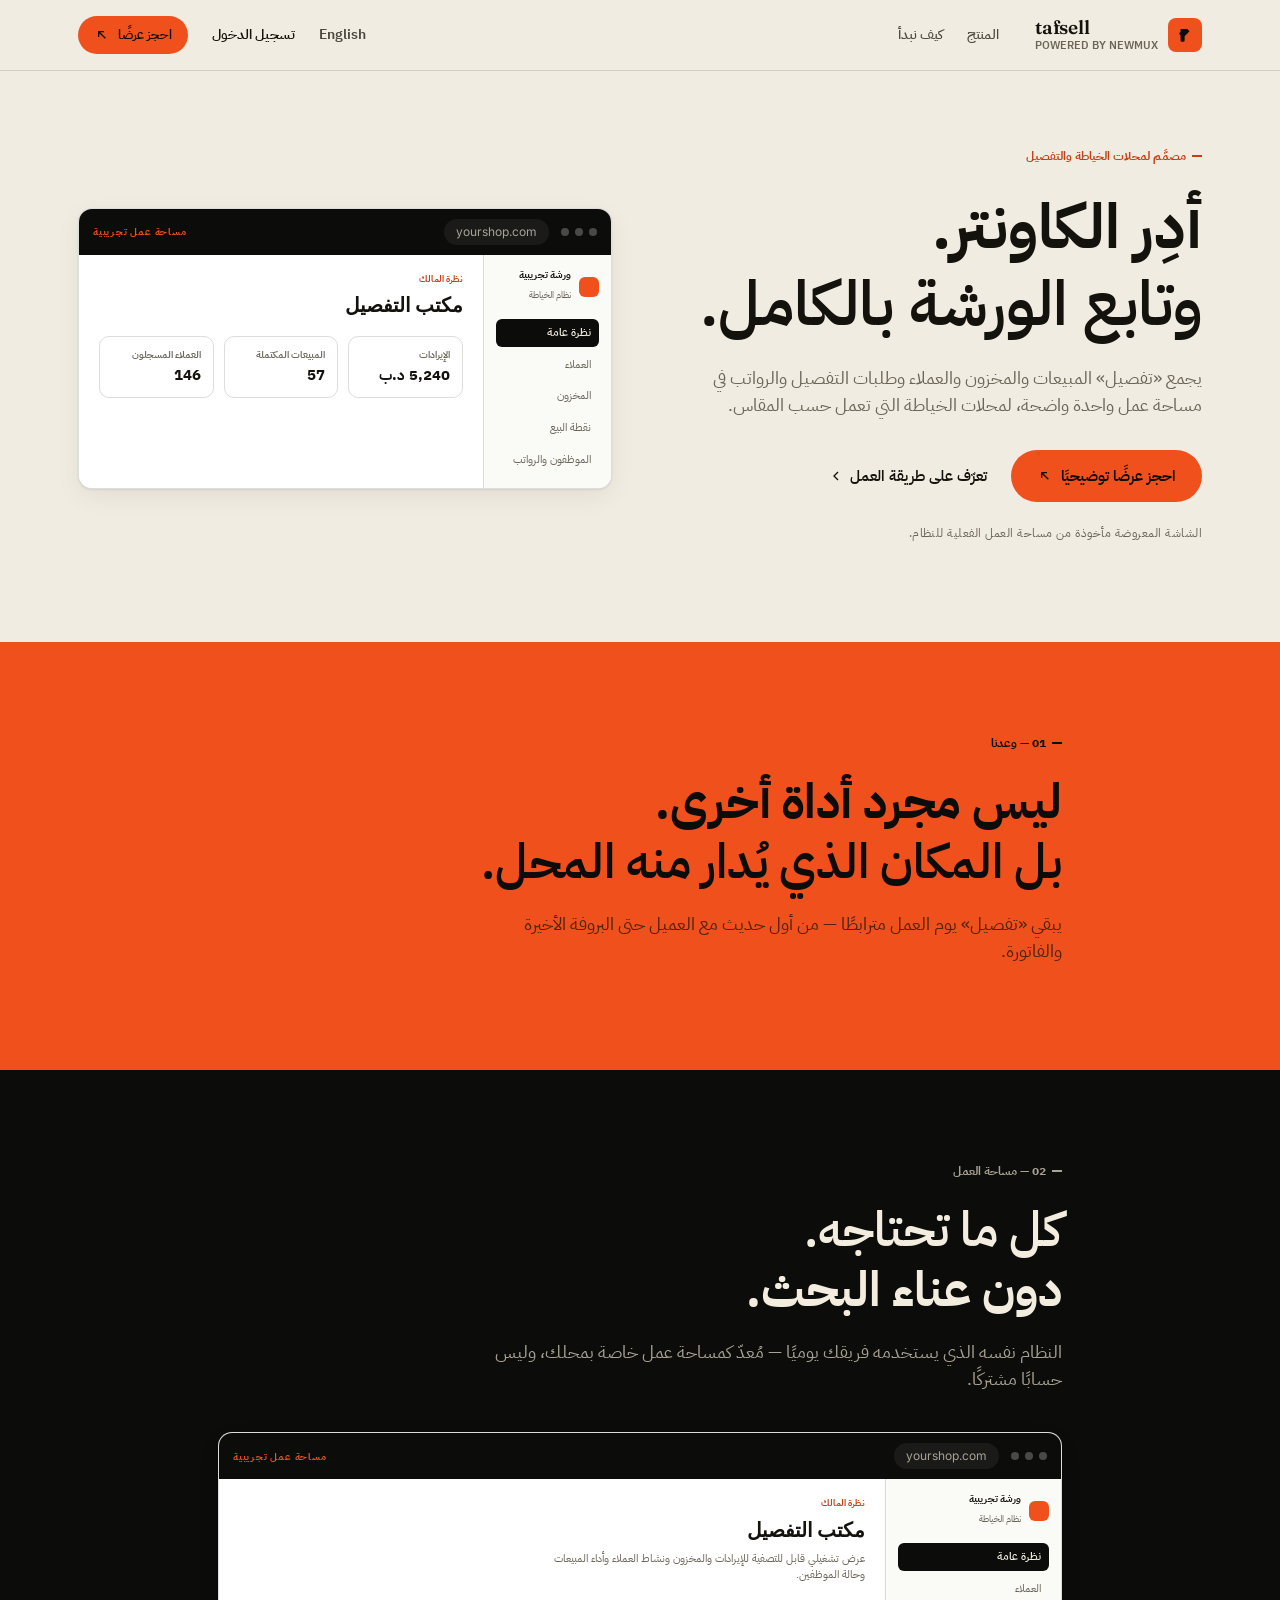
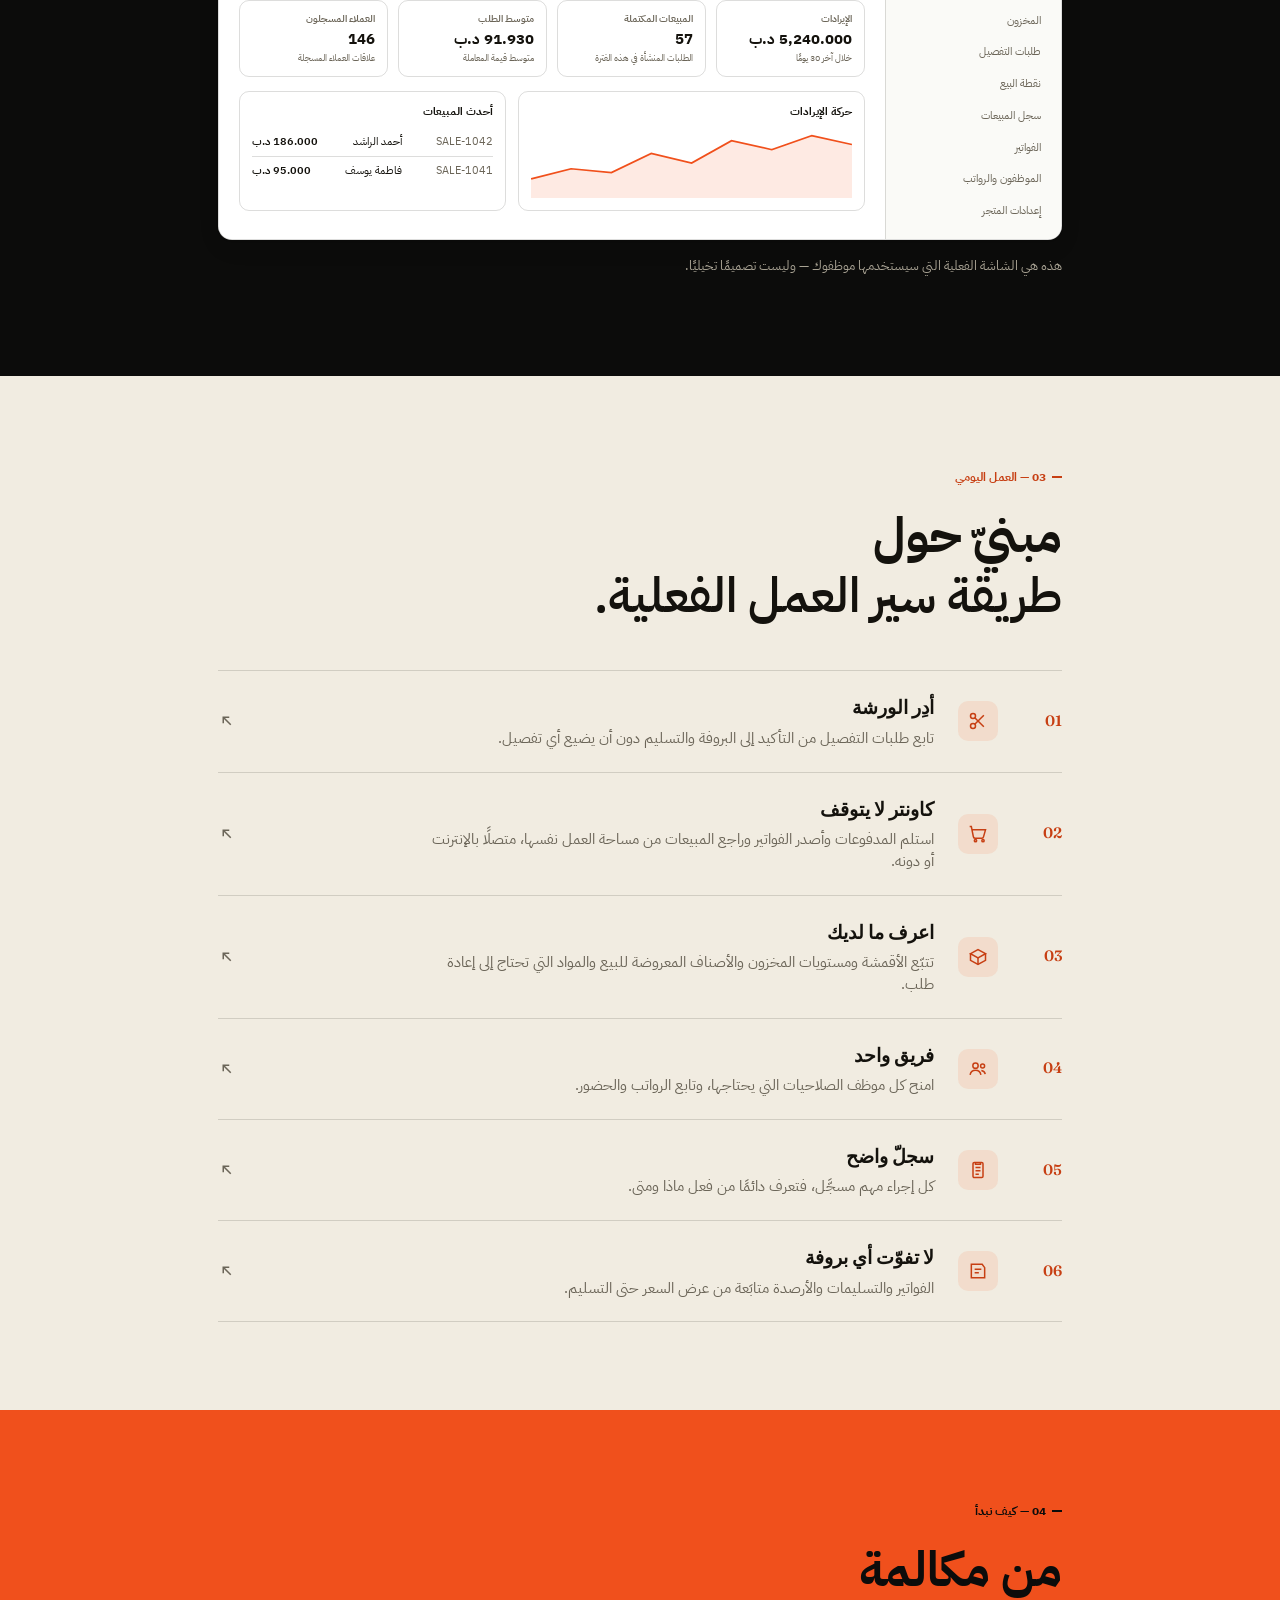
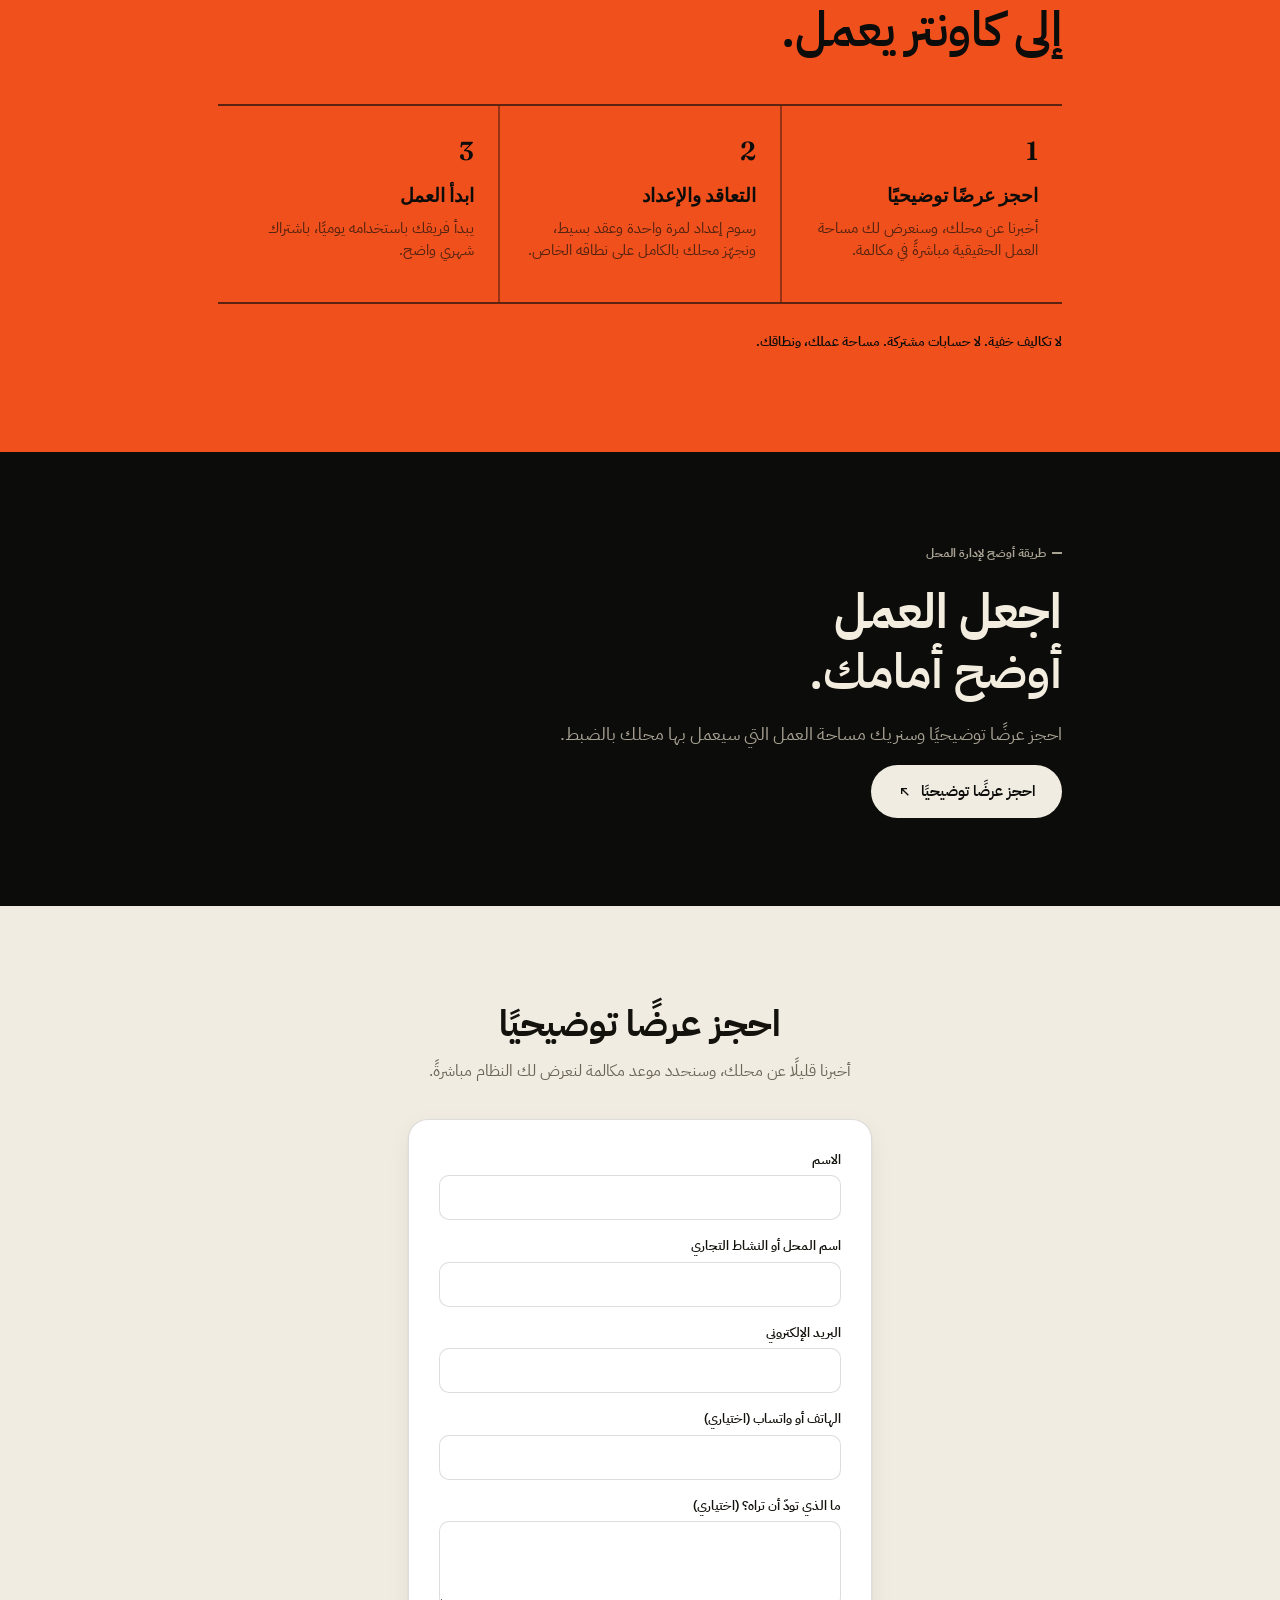
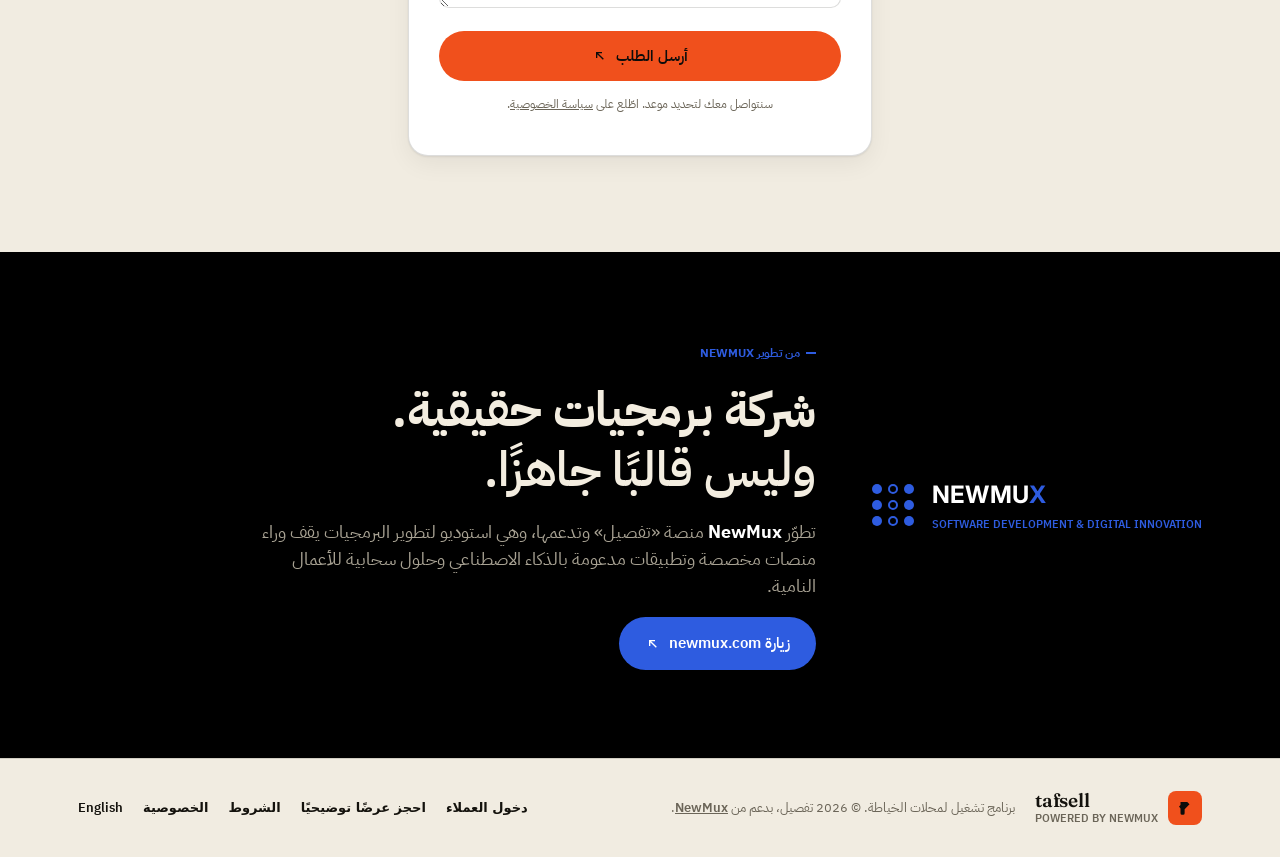
==== commit 4815ca8f: "Name the product تفصيل on the Arabic page Arabic title, description, share text and body copy use تف" ====
--- a/ar/index.html
+++ b/ar/index.html
@@ -3,8 +3,8 @@
 <head>
   <meta charset="UTF-8" />
   <meta name="viewport" content="width=device-width, initial-scale=1.0" />
-  <title>Tafsell | برنامج إدارة محلات الخياطة ونقطة البيع في الخليج</title>
-  <meta name="description" content="Tafsell نظام متكامل لمحلات الخياطة والتفصيل في الخليج: نقطة بيع، وطلبات التفصيل والمقاسات، ومخزون الأقمشة، وفواتير ضريبة القيمة المضافة، والرواتب، بالعربية والإنجليزية. احجز عرضًا توضيحيًا." />
+  <title>تفصيل | برنامج إدارة محلات الخياطة ونقطة البيع في الخليج</title>
+  <meta name="description" content="تفصيل (Tafsell) نظام متكامل لمحلات الخياطة في الخليج: نقطة بيع، وطلبات التفصيل والمقاسات، ومخزون الأقمشة، وفواتير ضريبة القيمة المضافة، والرواتب، بالعربية والإنجليزية. احجز عرضًا توضيحيًا." />
   <link rel="canonical" href="https://tafsell.com/ar/" />
   <link rel="alternate" hreflang="en" href="https://tafsell.com/" />
   <link rel="alternate" hreflang="ar" href="https://tafsell.com/ar/" />
@@ -14,12 +14,12 @@
   <meta property="og:type" content="website" />
   <meta property="og:site_name" content="Tafsell" />
   <meta property="og:url" content="https://tafsell.com/ar/" />
-  <meta property="og:title" content="Tafsell | برنامج إدارة محلات الخياطة ونقطة البيع" />
+  <meta property="og:title" content="تفصيل | برنامج إدارة محلات الخياطة ونقطة البيع" />
   <meta property="og:description" content="المبيعات وطلبات التفصيل والمقاسات ومخزون الأقمشة وفواتير ضريبة القيمة المضافة والرواتب في مساحة عمل واحدة، بالعربية والإنجليزية." />
   <meta property="og:image" content="https://tafsell.com/assets/og-image.png" />
   <meta property="og:image:width" content="1200" />
   <meta property="og:image:height" content="630" />
-  <meta property="og:image:alt" content="Tafsell — برنامج محلات الخياطة، بدعم من NewMux" />
+  <meta property="og:image:alt" content="تفصيل — برنامج محلات الخياطة، بدعم من NewMux" />
   <meta property="og:locale" content="ar_AR" />
   <meta property="og:locale:alternate" content="en_US" />
   <meta name="twitter:card" content="summary_large_image" />
@@ -38,6 +38,7 @@
         "@type": "Organization",
         "@id": "https://tafsell.com/#organization",
         "name": "Tafsell",
+        "alternateName": "تفصيل",
         "url": "https://tafsell.com/",
         "logo": "https://tafsell.com/assets/tafsell-logo-512.jpg",
         "email": "info@newmux.com",
@@ -46,6 +47,7 @@
       {
         "@type": "SoftwareApplication",
         "name": "Tafsell",
+        "alternateName": "تفصيل",
         "url": "https://tafsell.com/ar/",
         "applicationCategory": "BusinessApplication",
         "operatingSystem": "Web",
@@ -86,7 +88,7 @@
         <div class="hero-copy">
           <span class="eyebrow">مصمَّم لمحلات الخياطة والتفصيل</span>
           <h1 class="display">أدِر الكاونتر.<br /><em>وتابع الورشة بالكامل.</em></h1>
-          <p class="lead">يجمع Tafsell المبيعات والمخزون والعملاء وطلبات التفصيل والرواتب في مساحة عمل واحدة واضحة، لمحلات الخياطة والتفصيل حسب المقاس.</p>
+          <p class="lead">يجمع «تفصيل» المبيعات والمخزون والعملاء وطلبات التفصيل والرواتب في مساحة عمل واحدة واضحة، لمحلات الخياطة التي تعمل حسب المقاس.</p>
           <div class="hero-actions">
             <a href="#book-a-demo" class="btn btn-primary btn-lg">احجز عرضًا توضيحيًا <svg viewBox="0 0 24 24" fill="none" stroke="currentColor" stroke-width="2"><path d="M7 17 17 7M9 7h8v8"/></svg></a>
             <a href="#getting-started" class="btn-link">تعرّف على طريقة العمل <svg viewBox="0 0 24 24" fill="none" stroke="currentColor" stroke-width="2"><path d="m9 6 6 6-6 6"/></svg></a>
@@ -130,7 +132,7 @@
       <div class="wrap block-inner">
         <span class="eyebrow eyebrow-on-orange">01 — وعدنا</span>
         <h2 class="display block-heading">ليس مجرد أداة أخرى.<br /><em>بل المكان الذي يُدار منه المحل.</em></h2>
-        <p class="block-lead">يبقي Tafsell يوم العمل مترابطًا — من أول حديث مع العميل حتى البروفة الأخيرة والفاتورة.</p>
+        <p class="block-lead">يبقي «تفصيل» يوم العمل مترابطًا — من أول حديث مع العميل حتى البروفة الأخيرة والفاتورة.</p>
       </div>
     </section>
 
@@ -328,7 +330,7 @@
         <div class="newmux-copy">
           <span class="eyebrow eyebrow-newmux">من تطوير NewMux</span>
           <h2 class="display block-heading light">شركة برمجيات حقيقية.<br /><em>وليس قالبًا جاهزًا.</em></h2>
-          <p class="block-lead light">تطوّر <strong>NewMux</strong> نظام Tafsell وتدعمه، وهي استوديو لتطوير البرمجيات يقف وراء منصات مخصصة وتطبيقات مدعومة بالذكاء الاصطناعي وحلول سحابية للأعمال النامية.</p>
+          <p class="block-lead light">تطوّر <strong>NewMux</strong> منصة «تفصيل» وتدعمها، وهي استوديو لتطوير البرمجيات يقف وراء منصات مخصصة وتطبيقات مدعومة بالذكاء الاصطناعي وحلول سحابية للأعمال النامية.</p>
           <a href="https://www.newmux.com/" target="_blank" rel="noopener" class="btn btn-newmux btn-lg">زيارة newmux.com <svg viewBox="0 0 24 24" fill="none" stroke="currentColor" stroke-width="2"><path d="M7 17 17 7M9 7h8v8"/></svg></a>
         </div>
       </div>
@@ -346,7 +348,7 @@
           <span class="brand-by">powered by NewMux</span>
         </span>
       </a>
-      <p class="footer-tagline">برنامج تشغيل لمحلات الخياطة. &copy; <span id="year">2026</span> Tafsell، بدعم من <a href="https://www.newmux.com/" target="_blank" rel="noopener">NewMux</a>.</p>
+      <p class="footer-tagline">برنامج تشغيل لمحلات الخياطة. &copy; <span id="year">2026</span> تفصيل، بدعم من <a href="https://www.newmux.com/" target="_blank" rel="noopener">NewMux</a>.</p>
       <nav class="footer-links" aria-label="روابط التذييل">
         <a href="https://app.tafsell.com/" class="footer-link">دخول العملاء</a>
         <a href="#book-a-demo" class="footer-link">احجز عرضًا توضيحيًا</a>
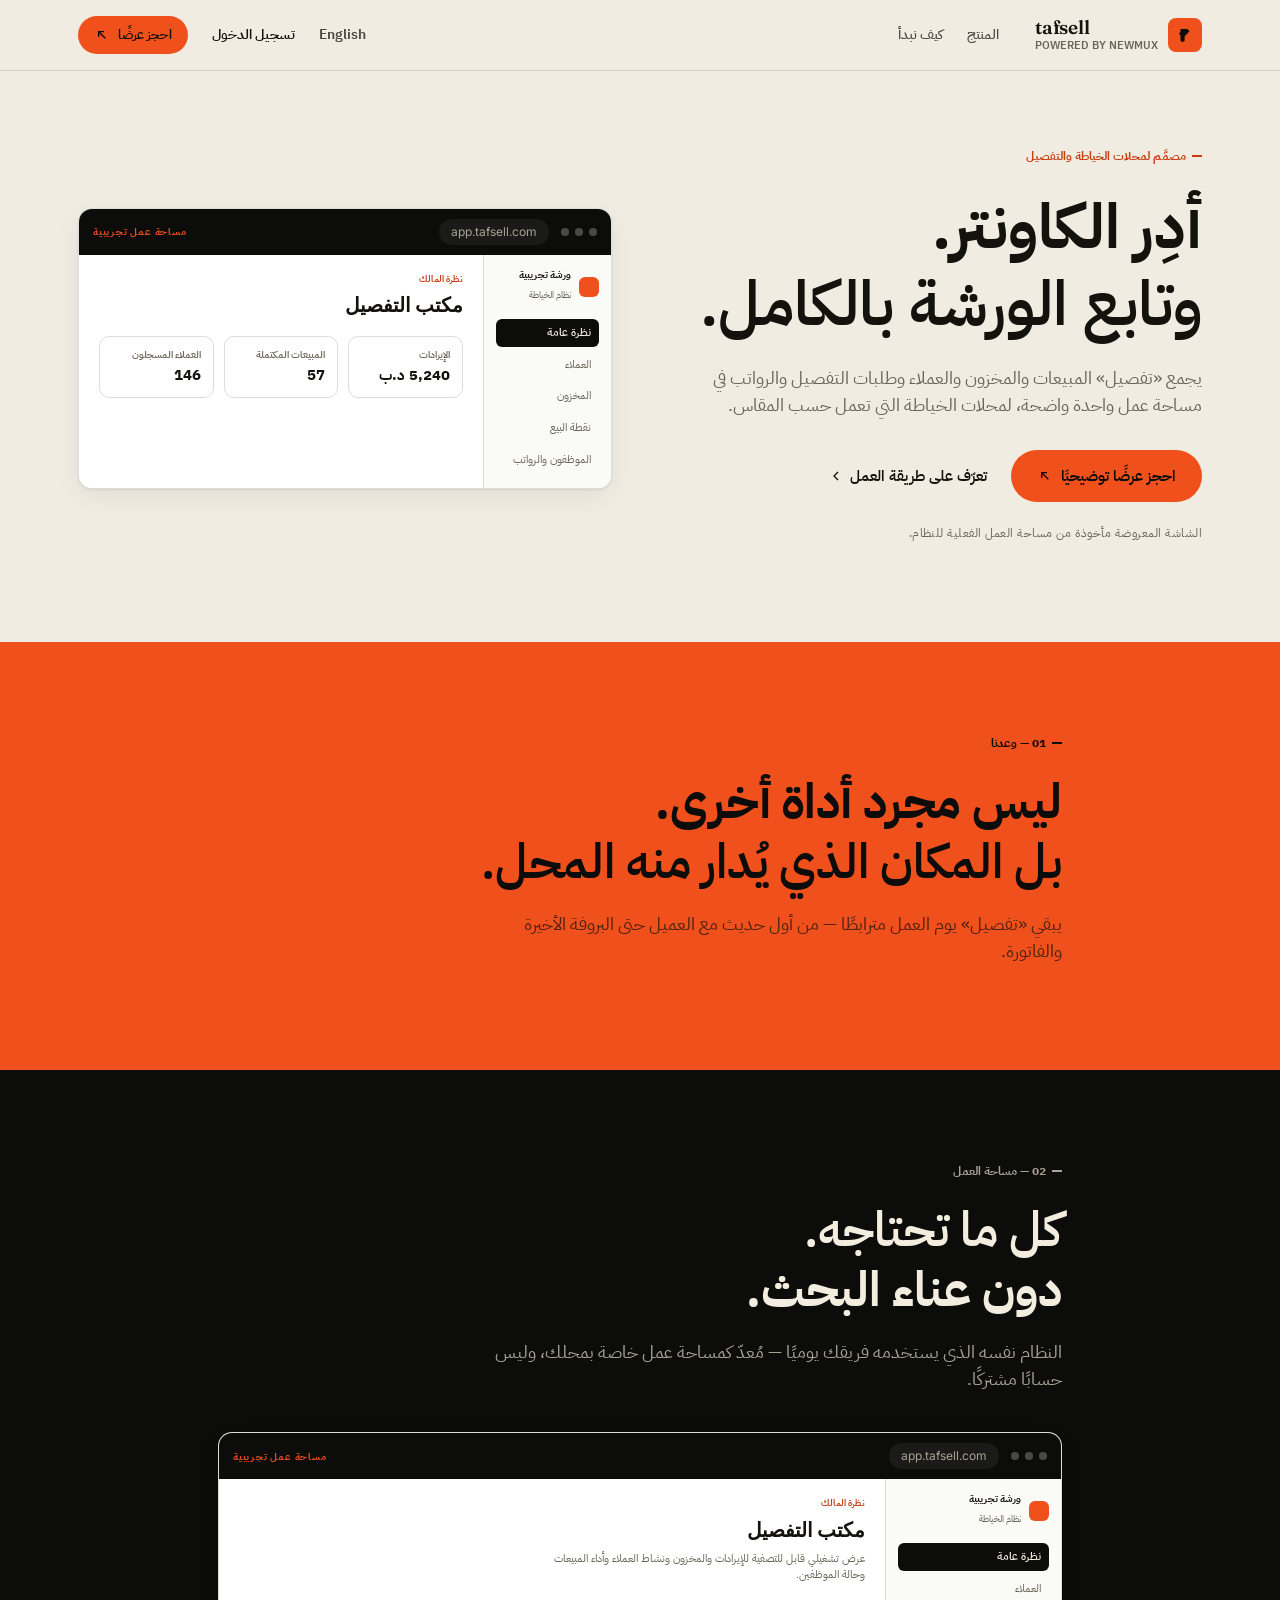
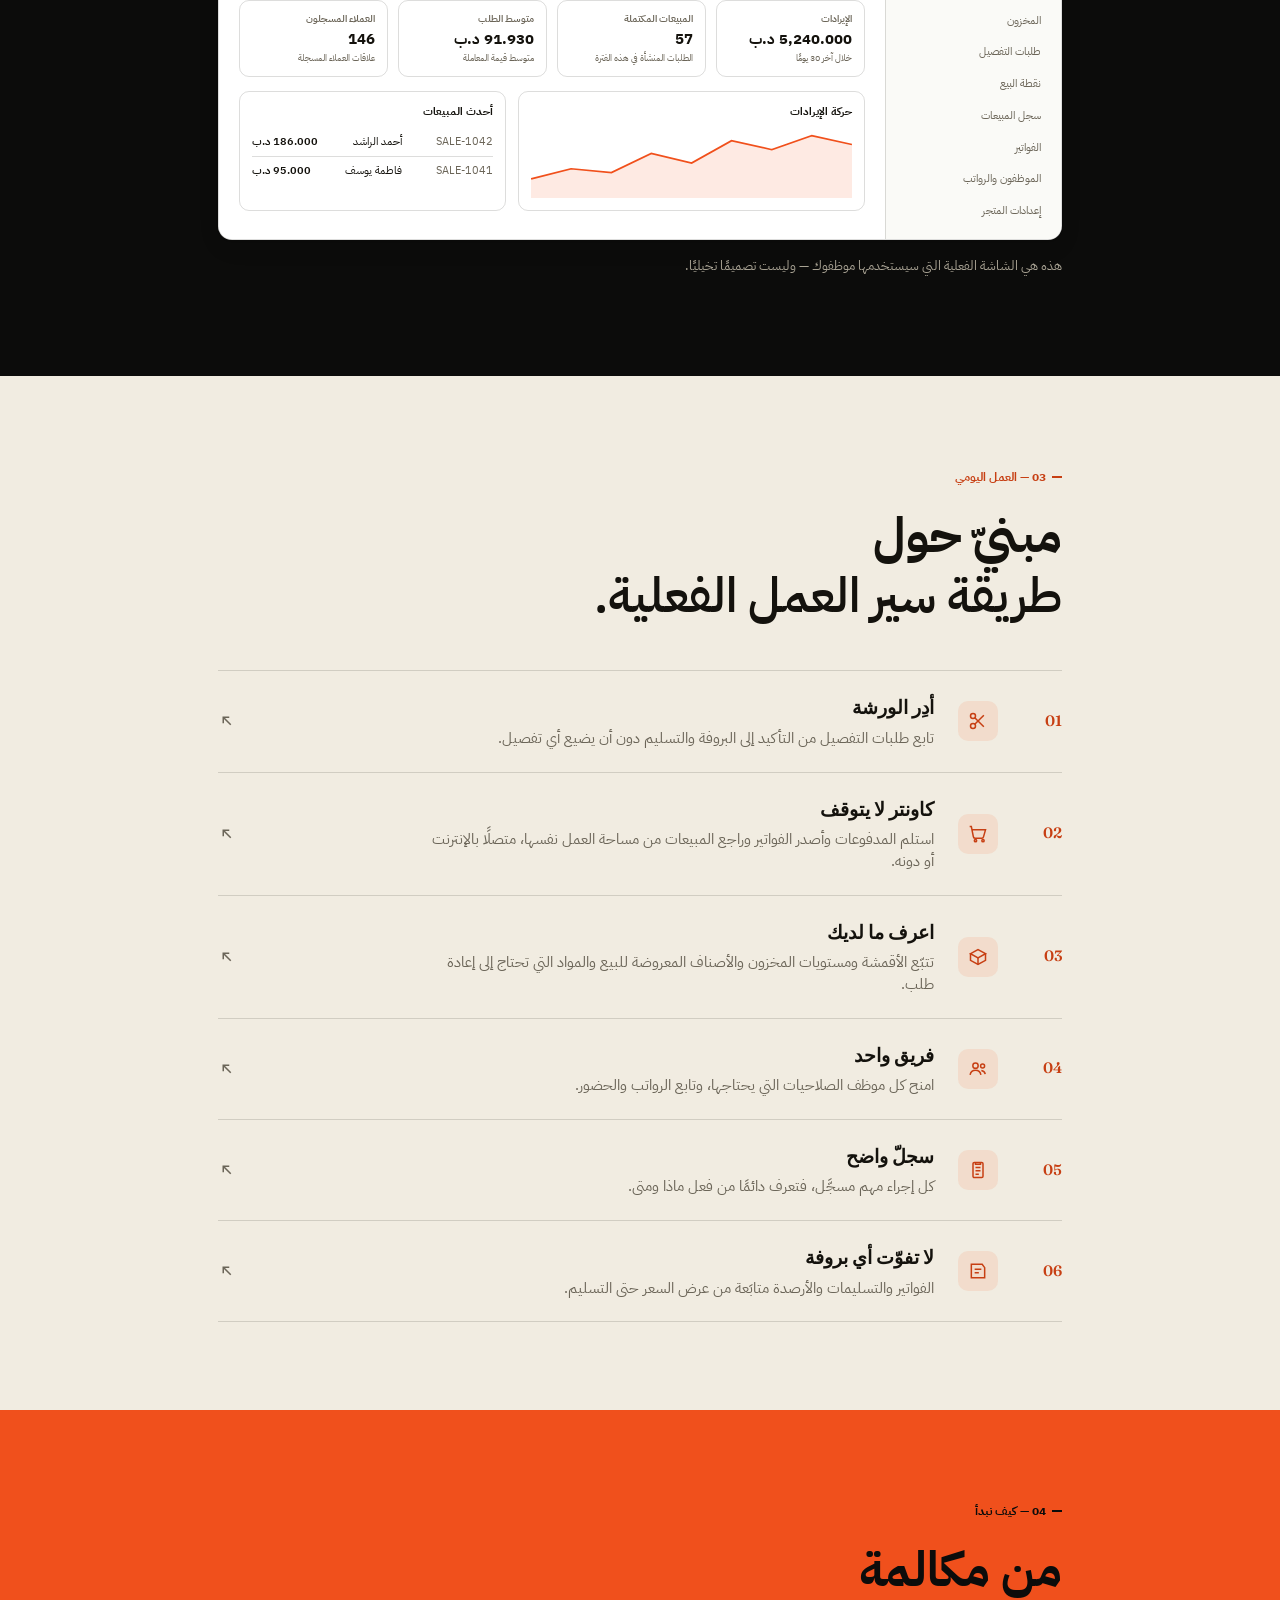
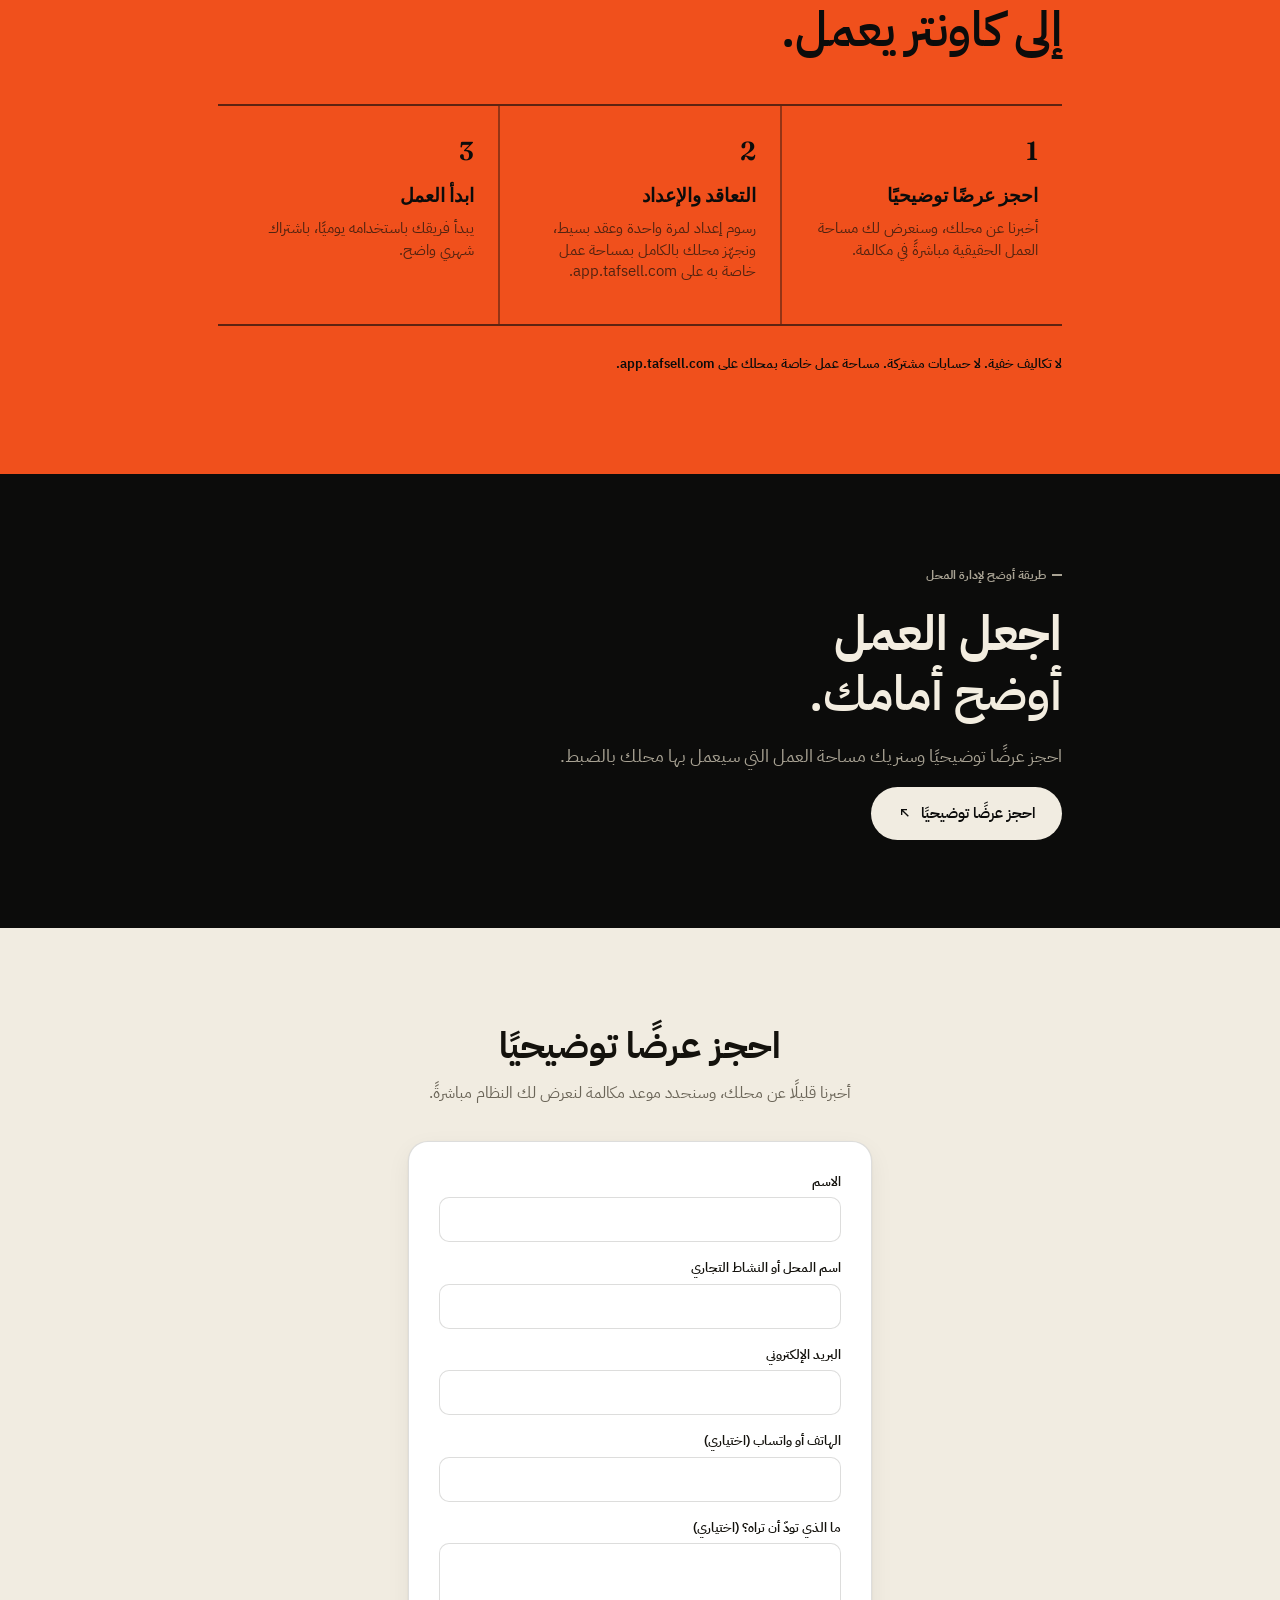
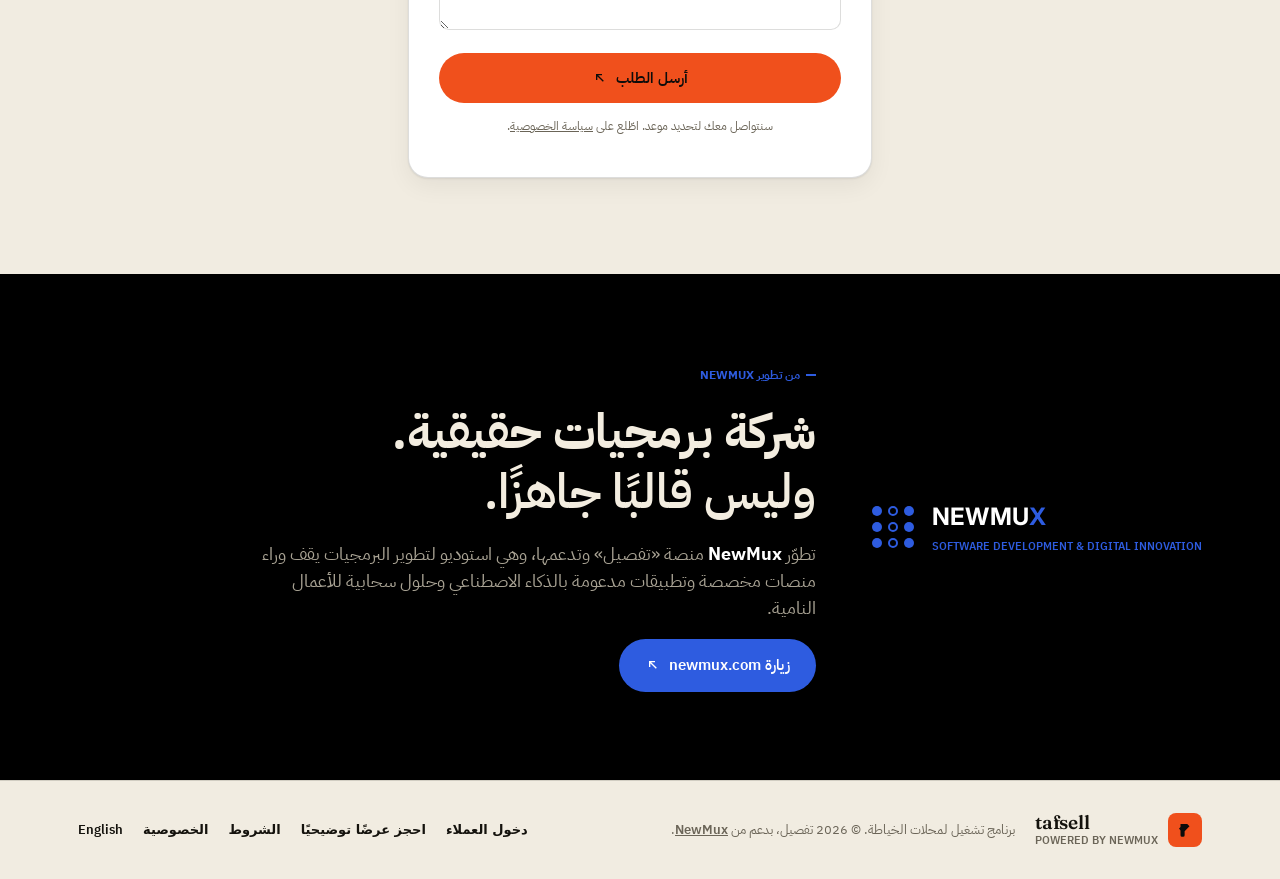
==== commit c0162c24: "Say shops run on app.tafsell.com, not their own domain Every shop works in its own private workspace" ====
--- a/ar/index.html
+++ b/ar/index.html
@@ -99,7 +99,7 @@
           <div class="browser-frame">
             <div class="browser-bar">
               <span class="browser-dots" aria-hidden="true"><i></i><i></i><i></i></span>
-              <span class="browser-url">yourshop.com</span>
+              <span class="browser-url">app.tafsell.com</span>
               <span class="live-tag">مساحة عمل تجريبية</span>
             </div>
             <div class="mock-app mock-app--compact">
@@ -144,7 +144,7 @@
         <div class="browser-frame browser-frame--wide">
           <div class="browser-bar">
             <span class="browser-dots" aria-hidden="true"><i></i><i></i><i></i></span>
-            <span class="browser-url">yourshop.com</span>
+            <span class="browser-url">app.tafsell.com</span>
             <span class="live-tag">مساحة عمل تجريبية</span>
           </div>
           <div class="mock-app">
@@ -251,7 +251,7 @@
           <div class="step">
             <span class="step-number">2</span>
             <h3>التعاقد والإعداد</h3>
-            <p>رسوم إعداد لمرة واحدة وعقد بسيط، ونجهّز محلك بالكامل على نطاقه الخاص.</p>
+            <p>رسوم إعداد لمرة واحدة وعقد بسيط، ونجهّز محلك بالكامل بمساحة عمل خاصة به على <bdi>app.tafsell.com</bdi>.</p>
           </div>
           <div class="step">
             <span class="step-number">3</span>
@@ -259,7 +259,7 @@
             <p>يبدأ فريقك باستخدامه يوميًا، باشتراك شهري واضح.</p>
           </div>
         </div>
-        <p class="steps-note">لا تكاليف خفية. لا حسابات مشتركة. مساحة عملك، ونطاقك.</p>
+        <p class="steps-note">لا تكاليف خفية. لا حسابات مشتركة. مساحة عمل خاصة بمحلك على <bdi>app.tafsell.com</bdi>.</p>
       </div>
     </section>
 
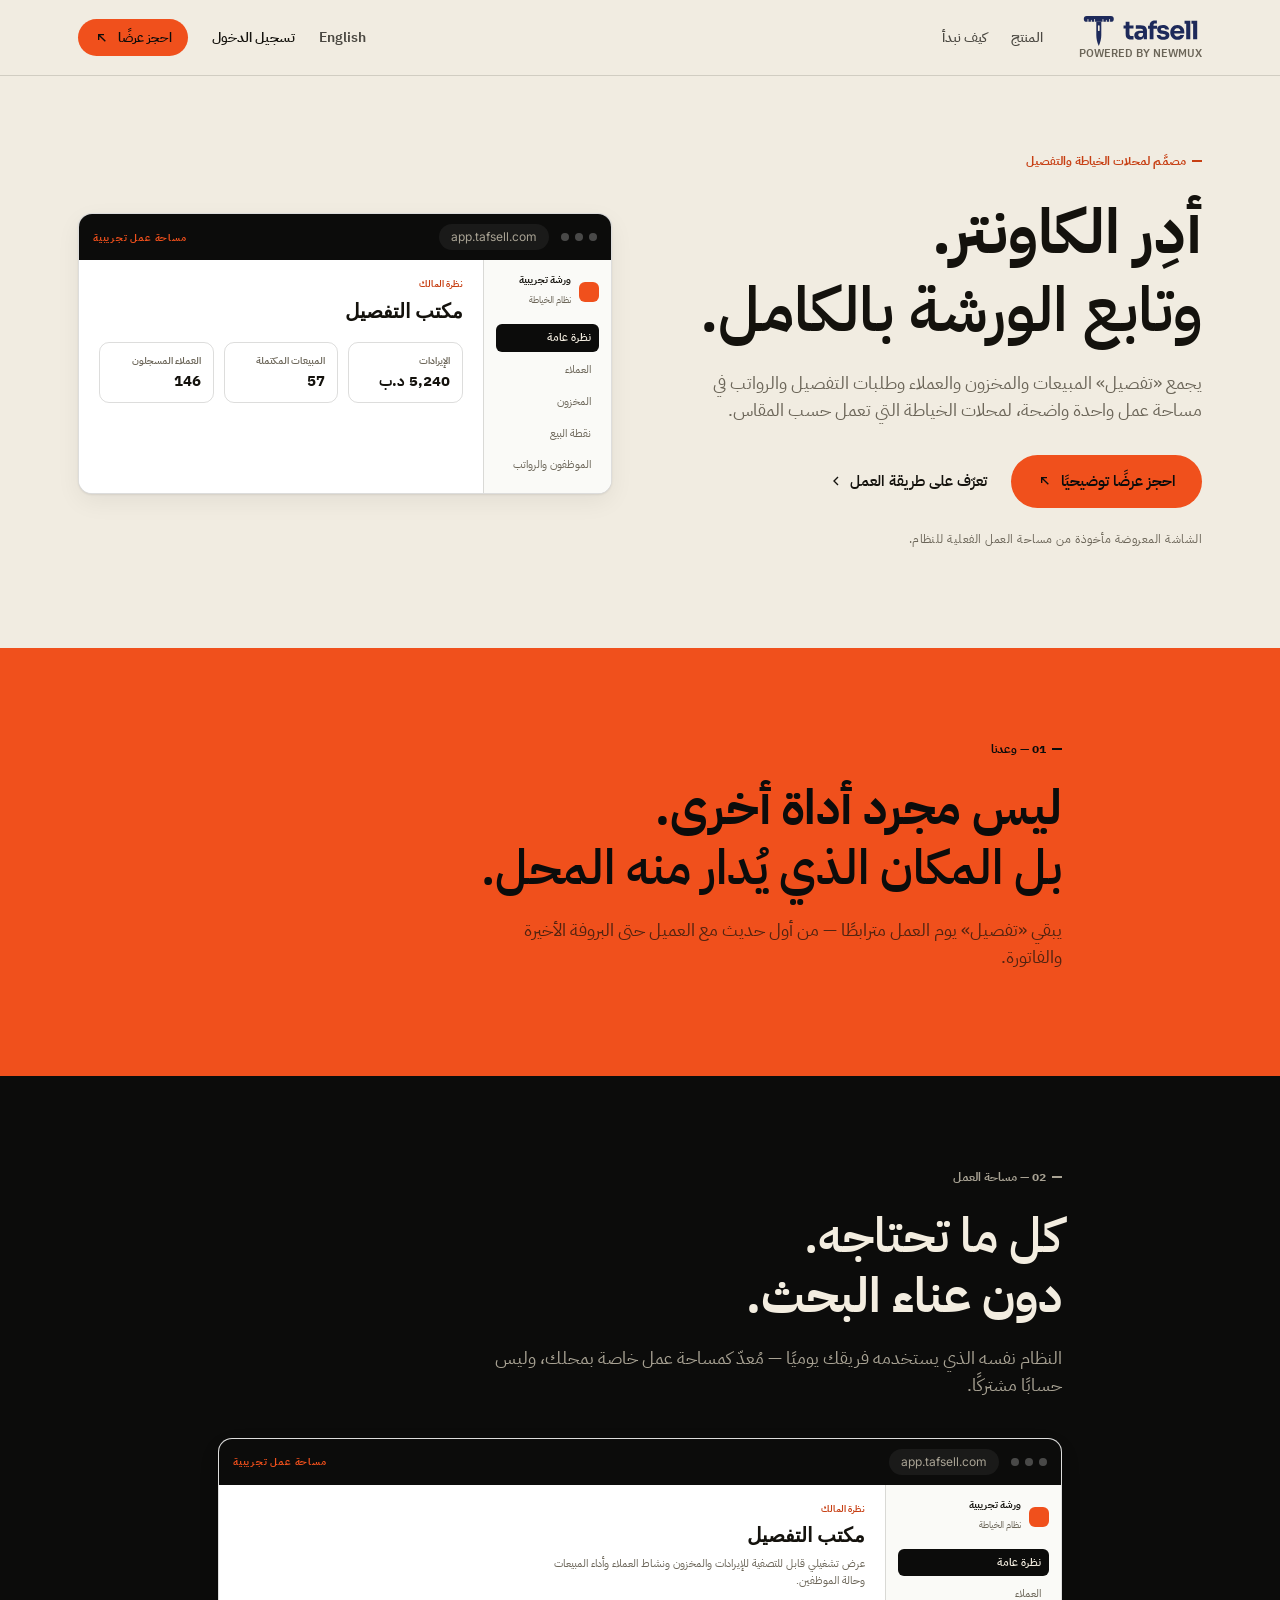
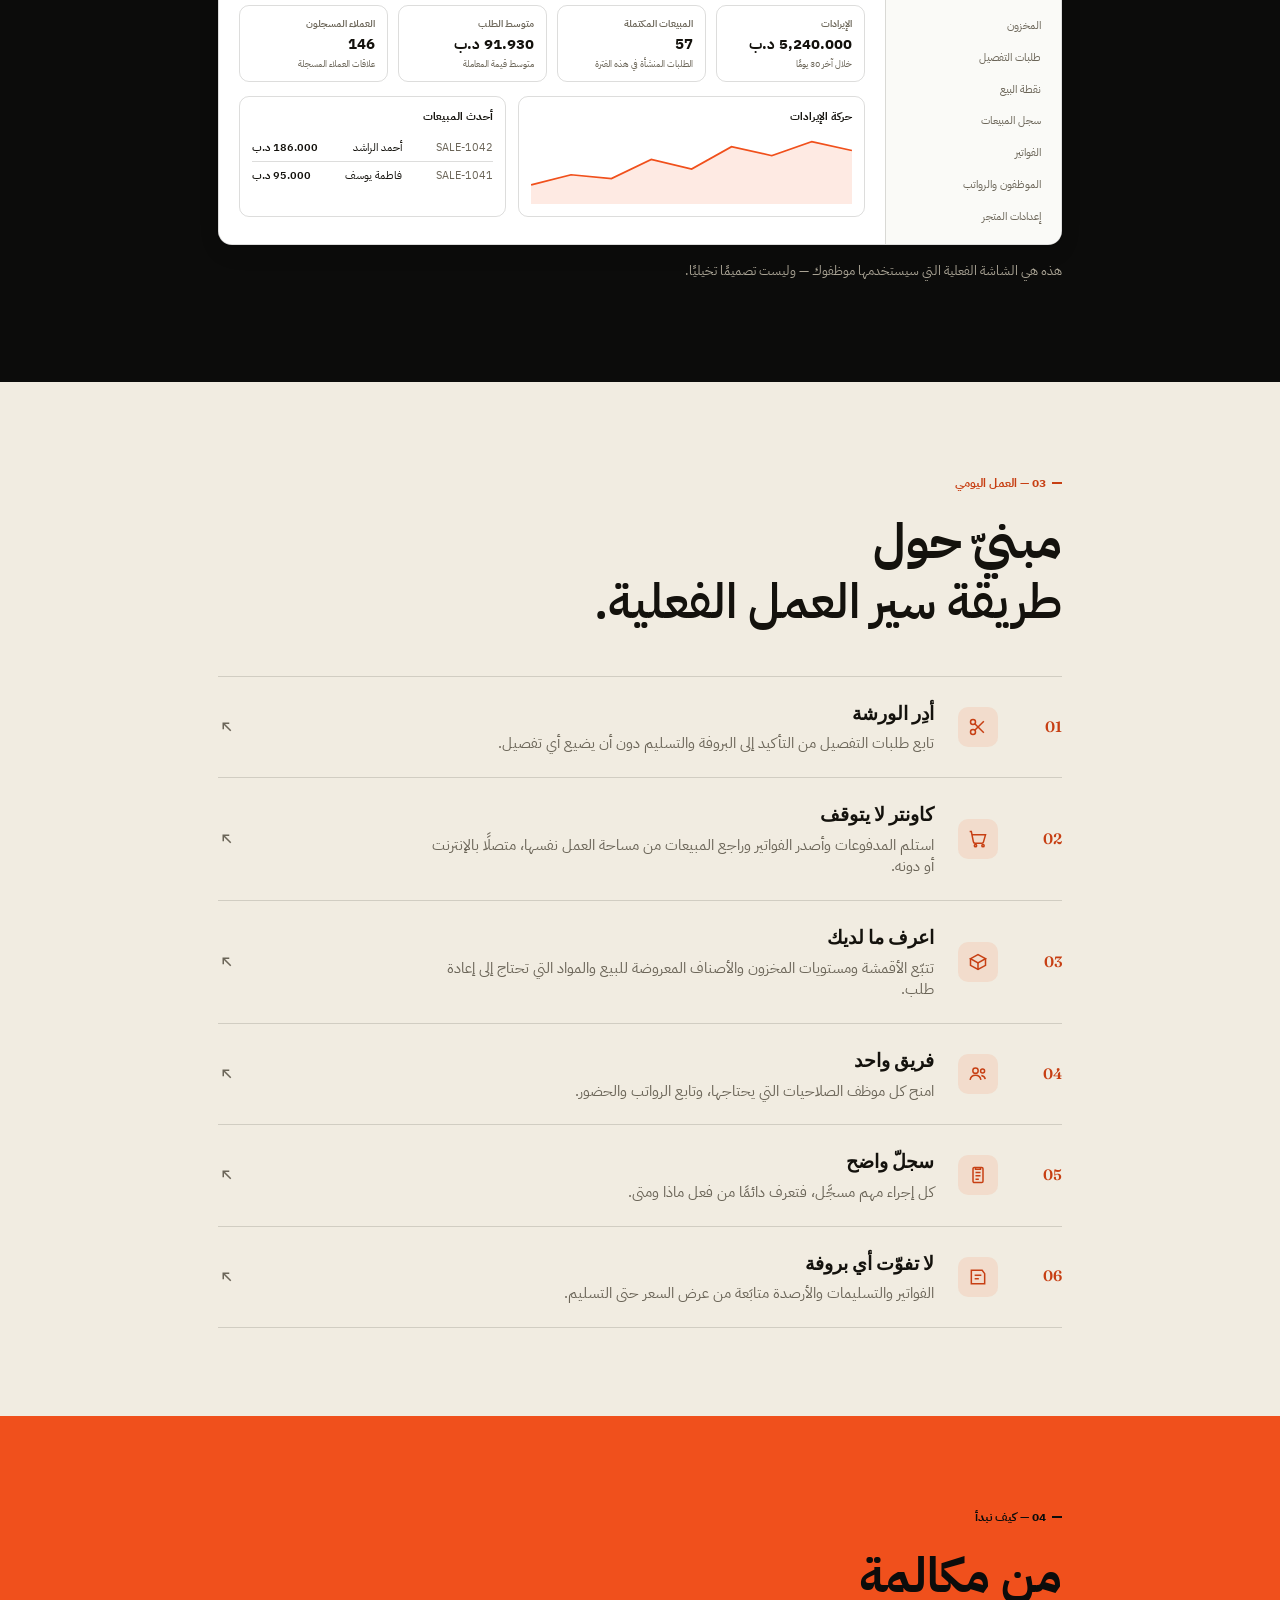
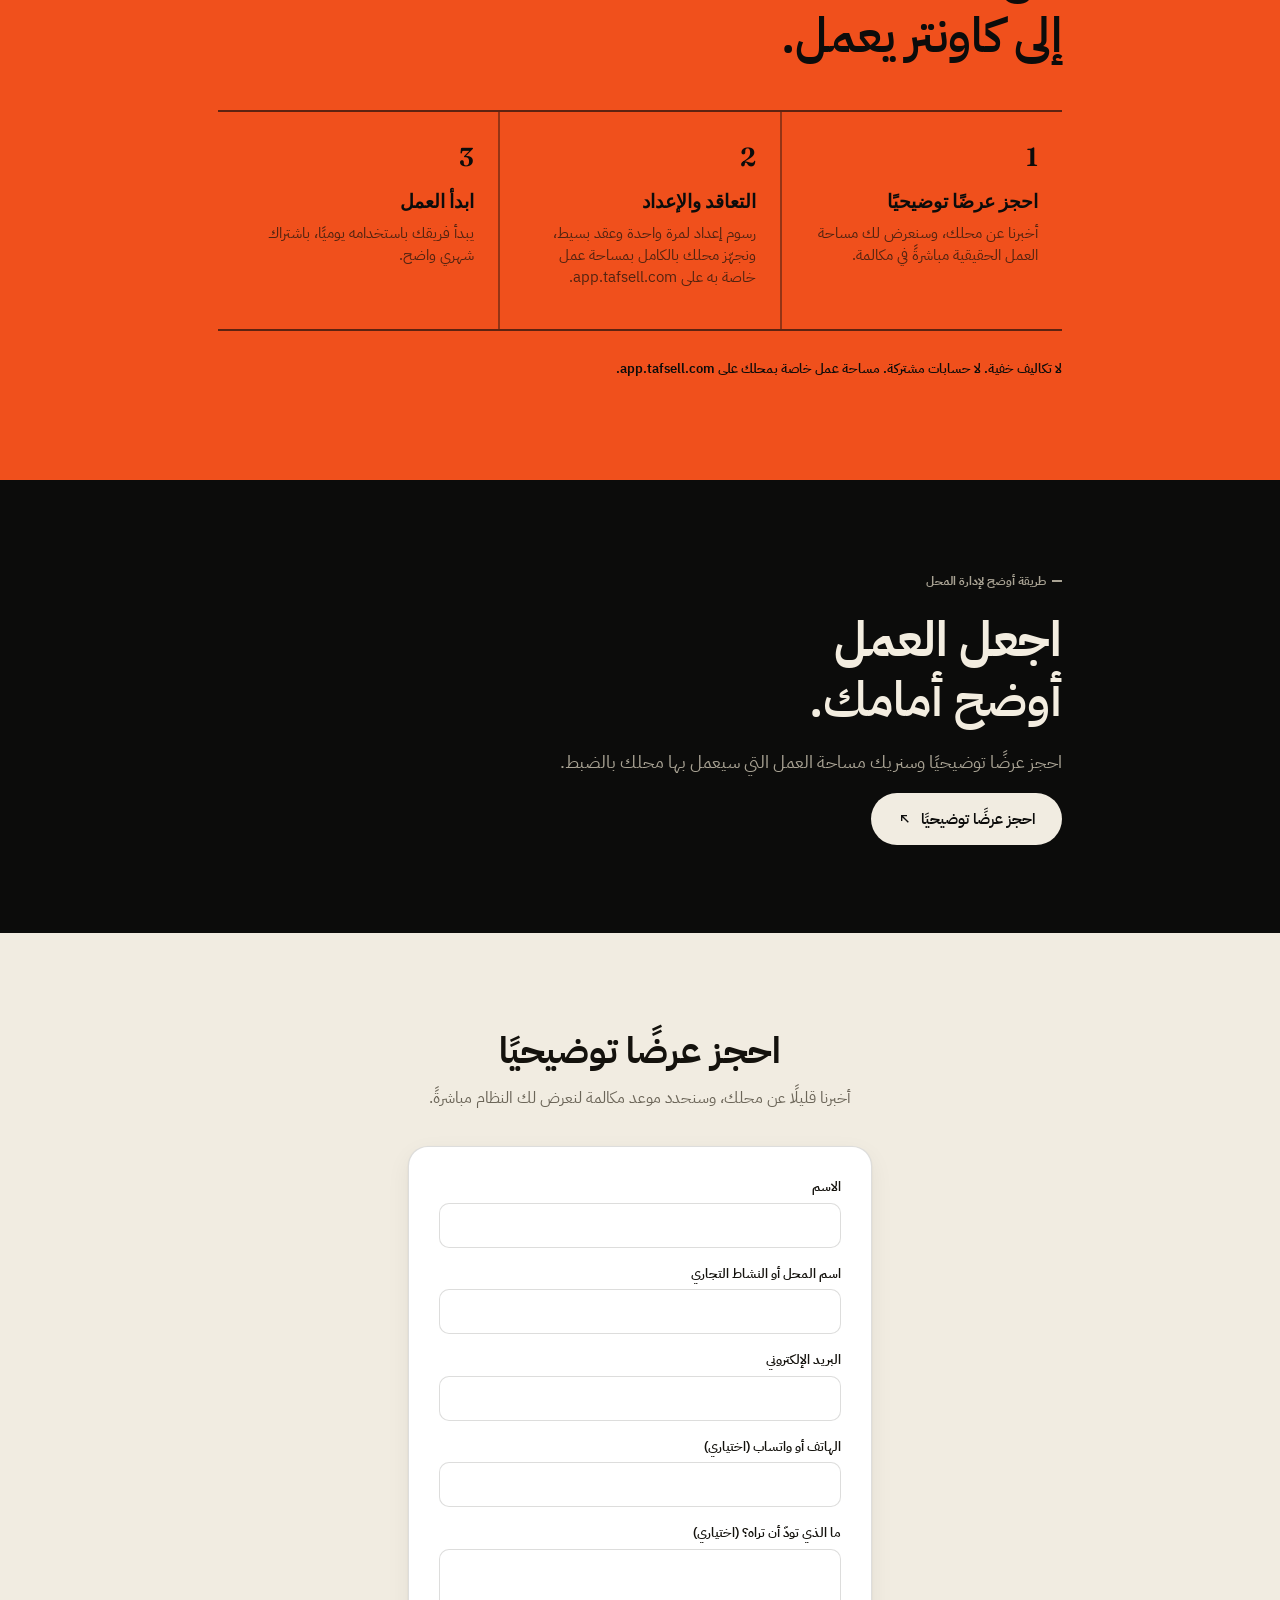
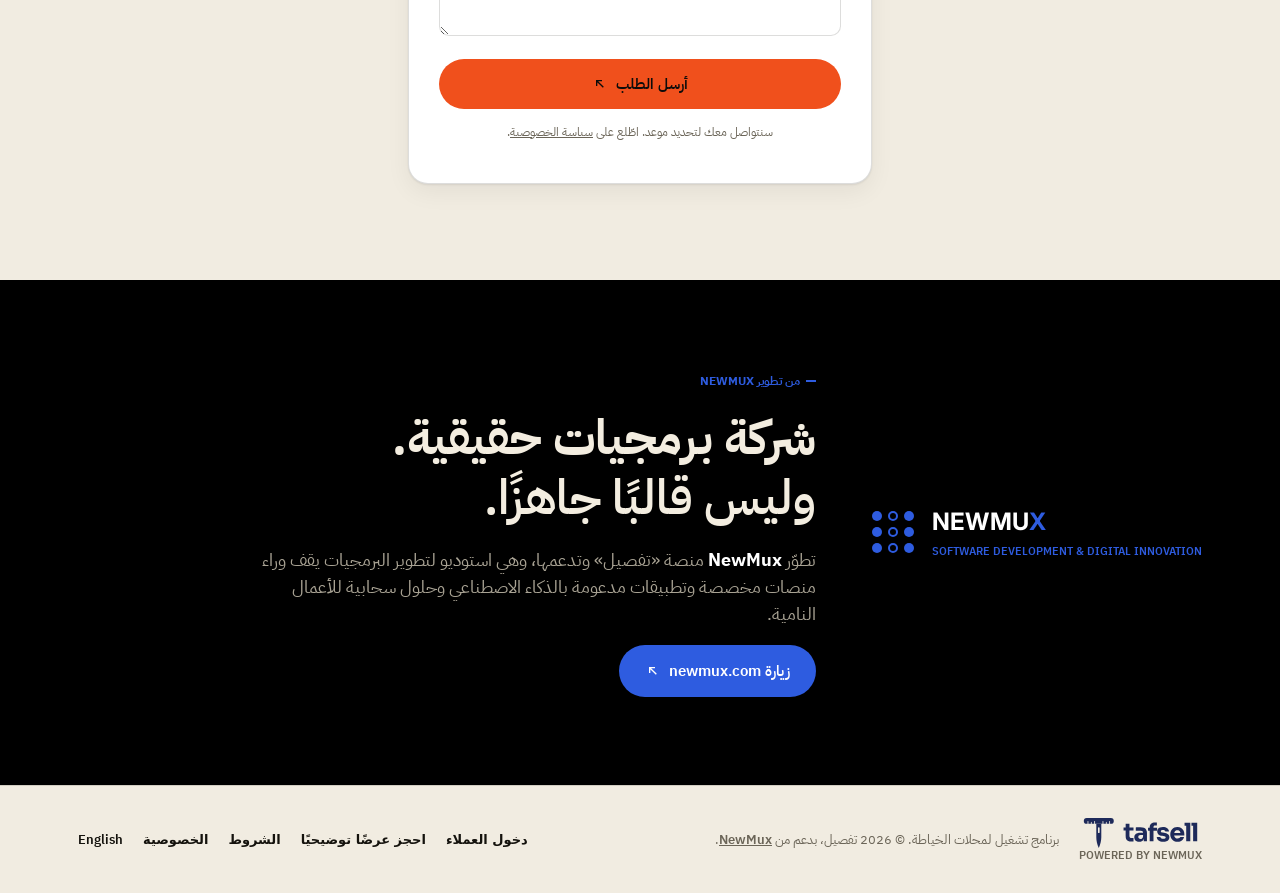
==== commit 0d4892e6: "Use the official Tafsell logo and icons Replace the placeholder orange mark and Fraunces wordmark in" ====
--- a/ar/index.html
+++ b/ar/index.html
@@ -24,8 +24,9 @@
   <meta property="og:locale:alternate" content="en_US" />
   <meta name="twitter:card" content="summary_large_image" />
 
-  <link rel="icon" type="image/jpeg" href="/assets/tafsell-logo-192.jpg" />
-  <link rel="apple-touch-icon" href="/assets/tafsell-logo-192.jpg" />
+  <link rel="icon" href="/favicon.ico" sizes="48x48" />
+  <link rel="icon" type="image/svg+xml" href="/assets/favicon.svg" />
+  <link rel="apple-touch-icon" href="/assets/apple-touch-icon.png" />
   <link rel="preconnect" href="https://fonts.googleapis.com">
   <link rel="preconnect" href="https://fonts.gstatic.com" crossorigin>
   <link href="https://fonts.googleapis.com/css2?family=Fraunces:ital,opsz,wght@0,9..144,500;0,9..144,600;0,9..144,700;1,9..144,500;1,9..144,600&family=Inter:wght@400;500;600;700&family=IBM+Plex+Sans+Arabic:wght@400;500;600;700&display=swap" rel="stylesheet">
@@ -40,7 +41,7 @@
         "name": "Tafsell",
         "alternateName": "تفصيل",
         "url": "https://tafsell.com/",
-        "logo": "https://tafsell.com/assets/tafsell-logo-512.jpg",
+        "logo": "https://tafsell.com/assets/tafsell-icon-512.png",
         "email": "info@newmux.com",
         "parentOrganization": { "@type": "Organization", "name": "NewMux", "url": "https://www.newmux.com/" }
       },
@@ -64,11 +65,8 @@
   <header class="site-header">
     <div class="wrap header-inner">
       <a href="#top" class="brand">
-        <span class="brand-mark" aria-hidden="true">
-          <svg viewBox="0 0 24 24" fill="none"><path d="M6 4h9l3 3-6.5 6.5V19a2 2 0 0 1-2 2H8a2 2 0 0 1-2-2v-6.5L4 10l2-2Z" fill="currentColor"/></svg>
-        </span>
         <span class="brand-text">
-          <span class="brand-word">tafsell</span>
+          <img class="brand-logo" src="/assets/tafsell-logo.svg" alt="Tafsell" width="113" height="30" />
           <span class="brand-by">powered by NewMux</span>
         </span>
       </a>
@@ -340,11 +338,8 @@
   <footer class="site-footer">
     <div class="wrap footer-inner">
       <a href="#top" class="brand">
-        <span class="brand-mark" aria-hidden="true">
-          <svg viewBox="0 0 24 24" fill="none"><path d="M6 4h9l3 3-6.5 6.5V19a2 2 0 0 1-2 2H8a2 2 0 0 1-2-2v-6.5L4 10l2-2Z" fill="currentColor"/></svg>
-        </span>
         <span class="brand-text">
-          <span class="brand-word">tafsell</span>
+          <img class="brand-logo" src="/assets/tafsell-logo.svg" alt="Tafsell" width="113" height="30" />
           <span class="brand-by">powered by NewMux</span>
         </span>
       </a>
--- a/styles.css
+++ b/styles.css
@@ -76,25 +76,10 @@
   color: inherit;
 }
 
-.brand-mark {
-  width: 34px;
-  height: 34px;
-  border-radius: 8px;
-  background: var(--orange);
-  color: var(--black);
-  display: flex;
-  align-items: center;
-  justify-content: center;
-  flex-shrink: 0;
-}
-
-.brand-mark svg { width: 18px; height: 18px; }
-
-.brand-word {
-  font-family: "Fraunces", serif;
-  font-weight: 600;
-  font-size: 19px;
-  letter-spacing: -0.01em;
+.brand-logo {
+  display: block;
+  height: 30px;
+  width: auto;
 }
 
 .brand-text {
@@ -150,8 +135,7 @@
 @media (max-width: 420px) {
   .header-inner { gap: 12px; }
   .brand { gap: 8px; }
-  .brand-mark { width: 30px; height: 30px; }
-  .brand-word { font-size: 17px; }
+  .brand-logo { height: 26px; }
   .brand-by { font-size: 8.5px; letter-spacing: 0.04em; }
   /* No room for both: customers still have "Customer sign in" in the footer. */
   .header-signin { display: none; }
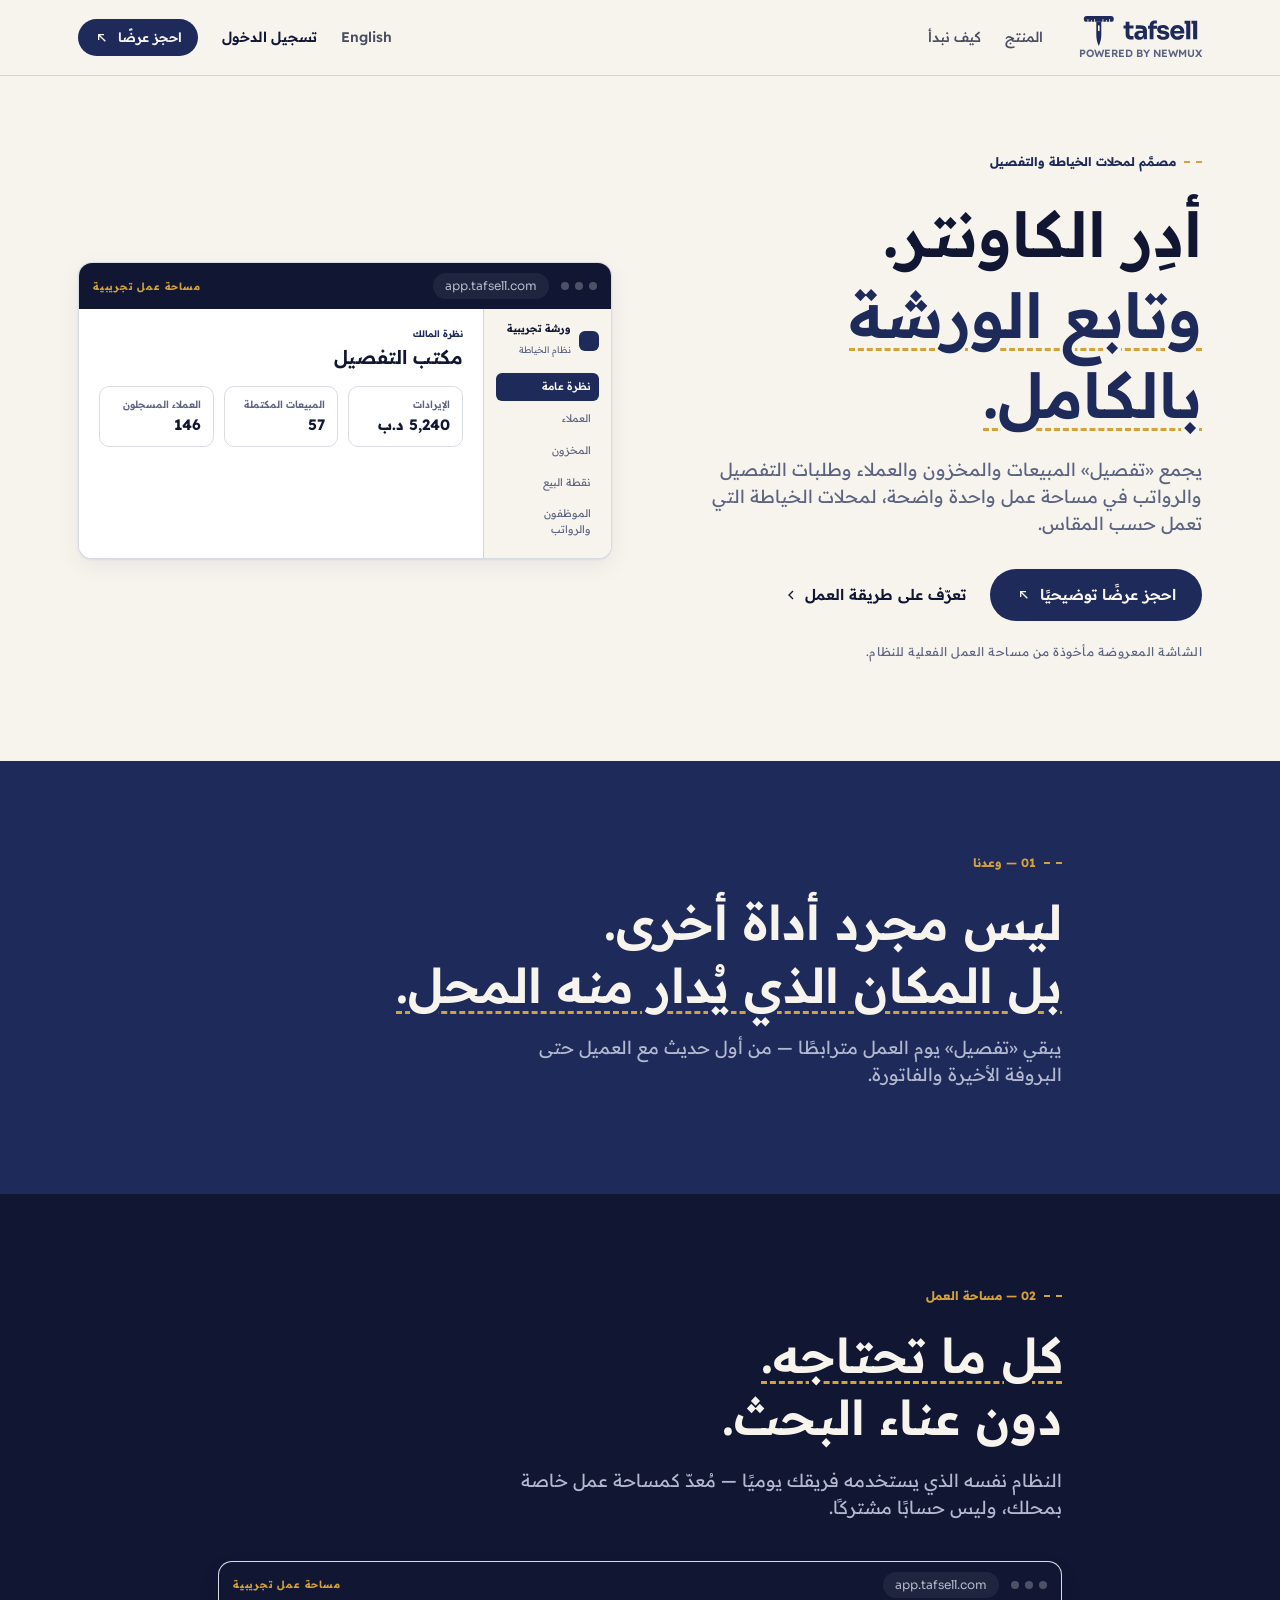
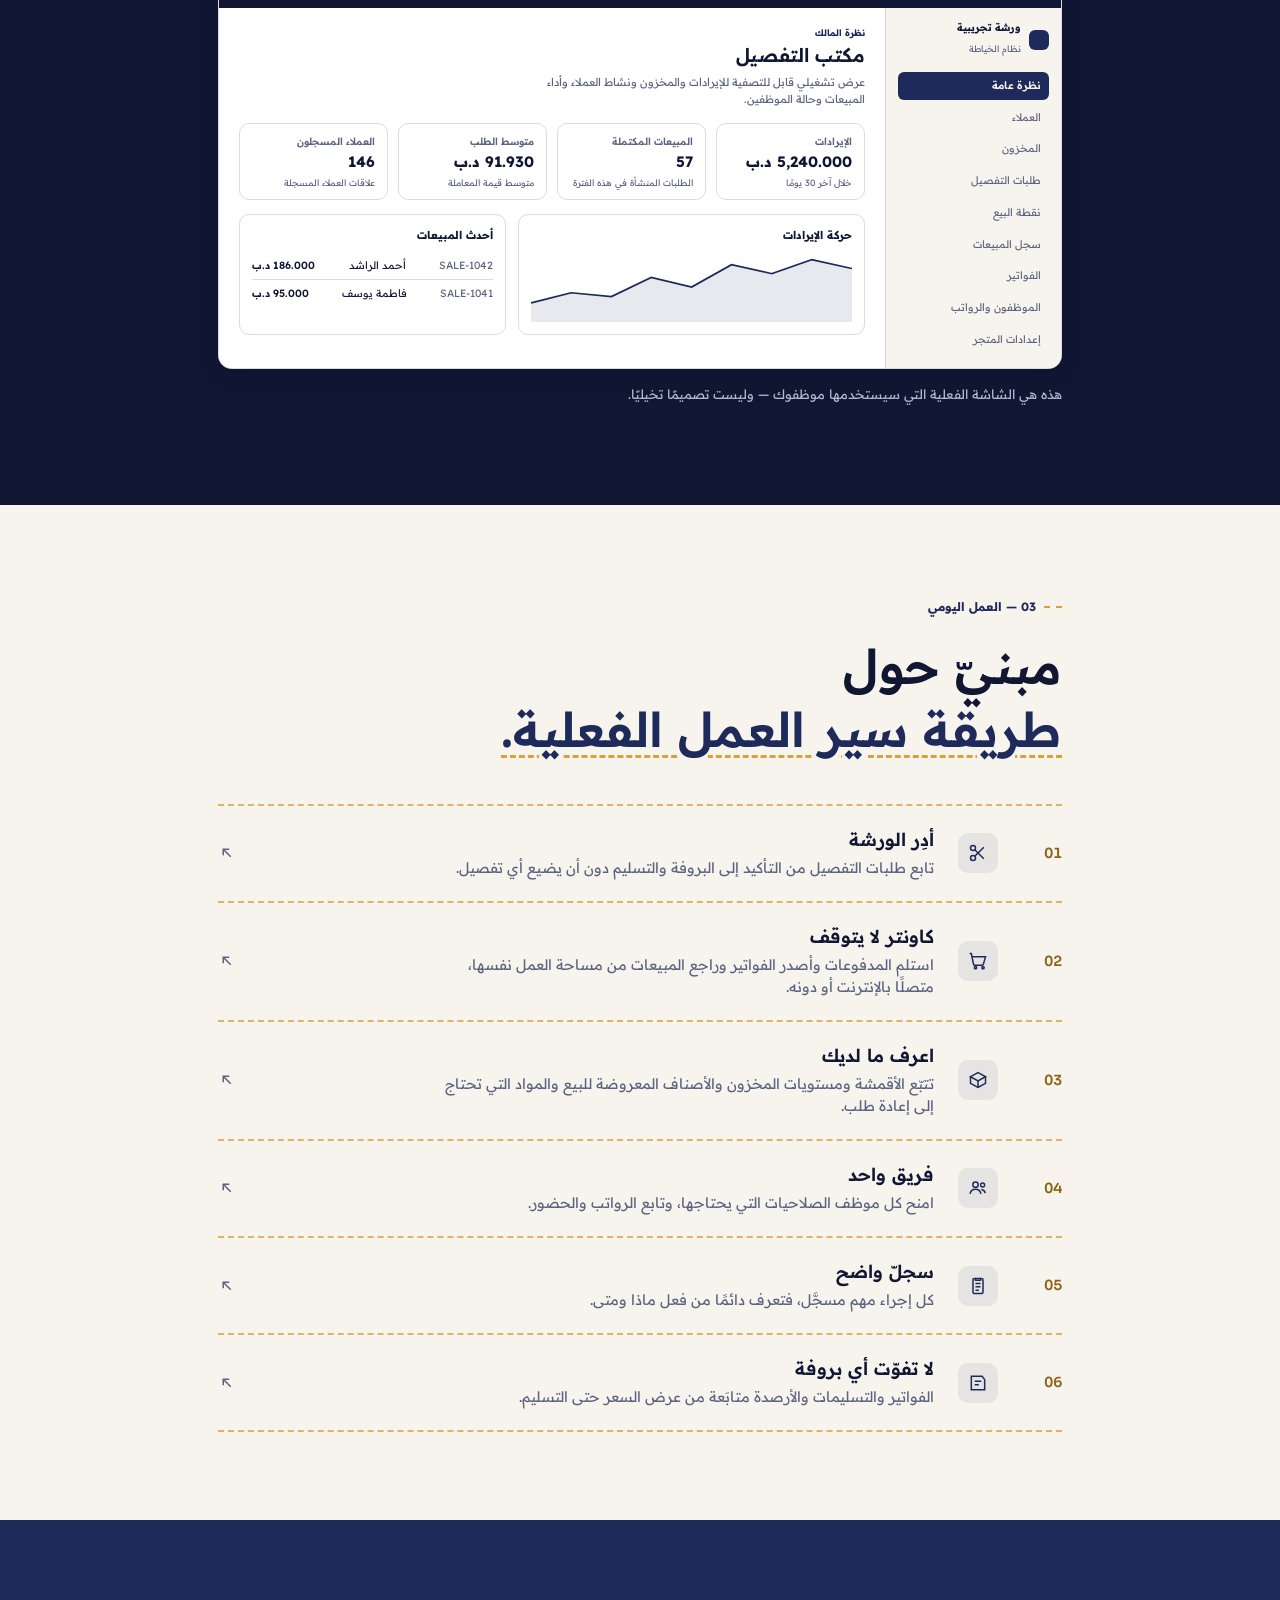
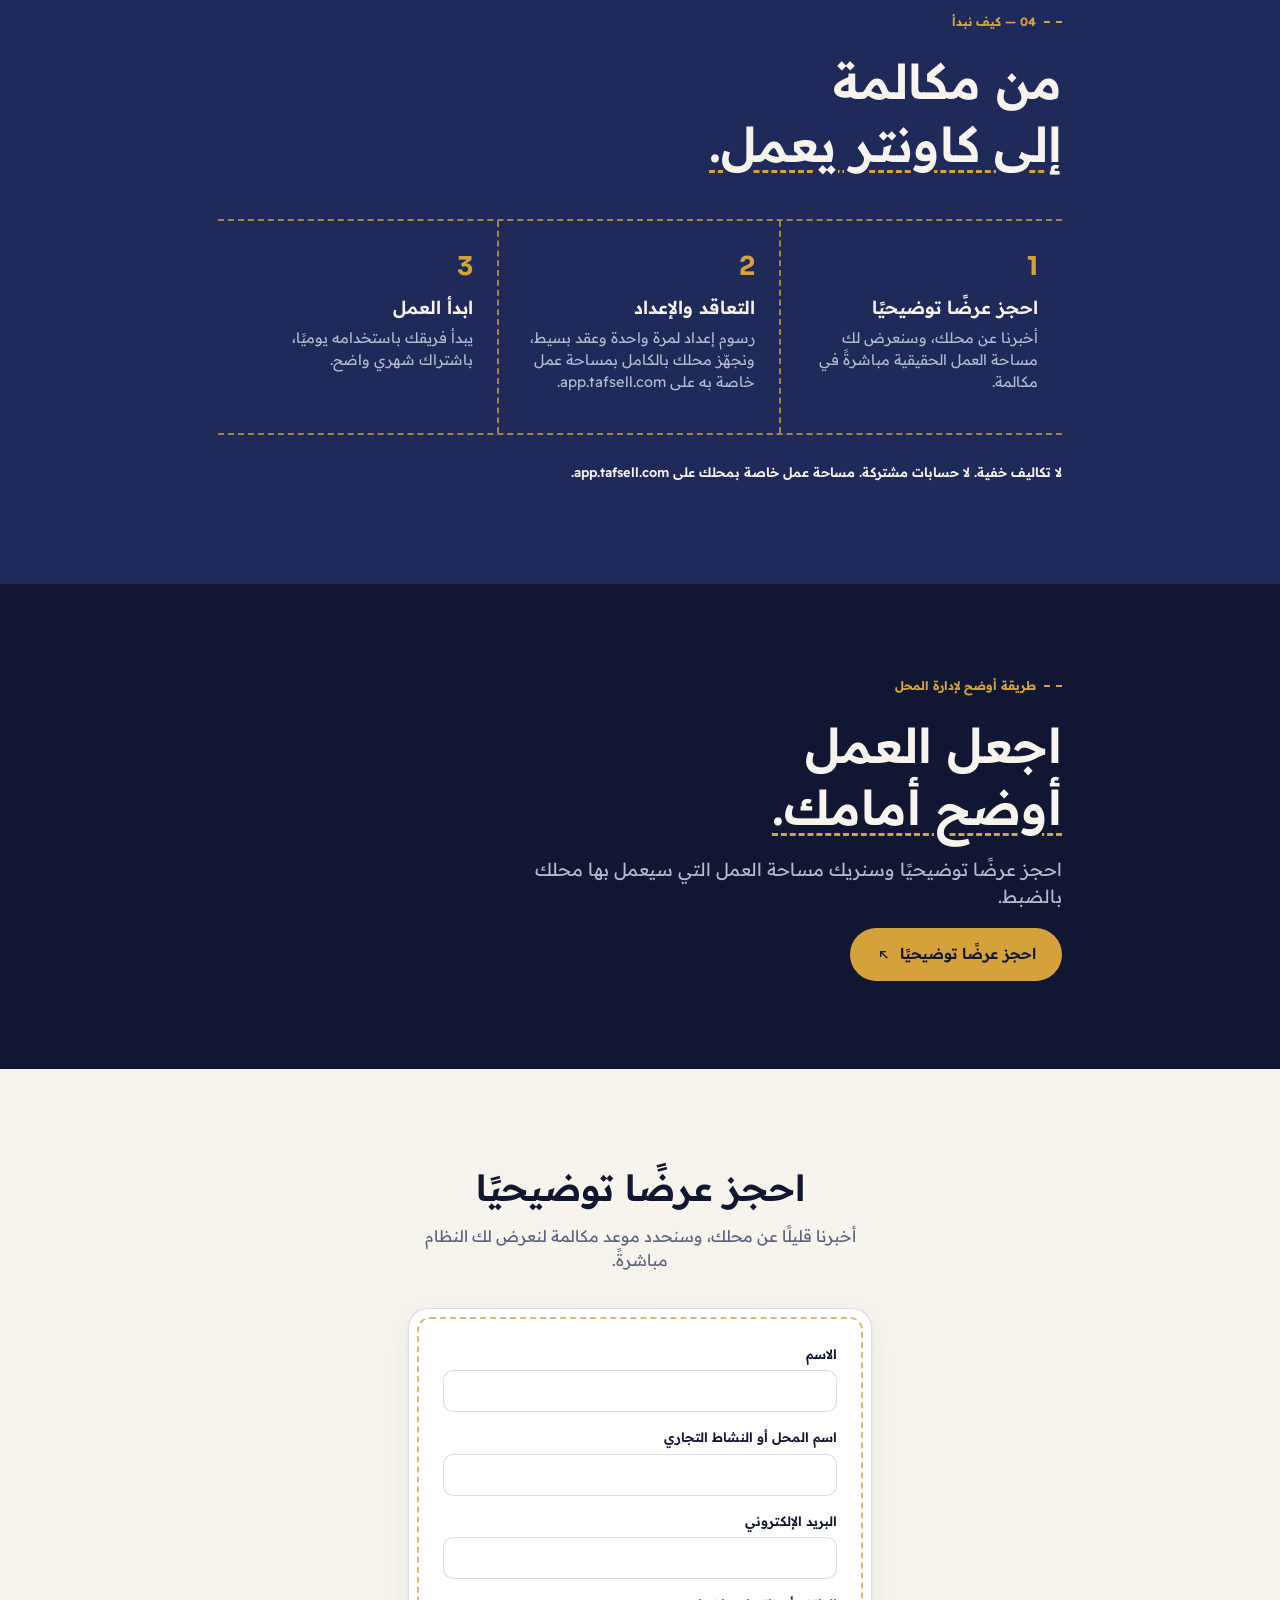
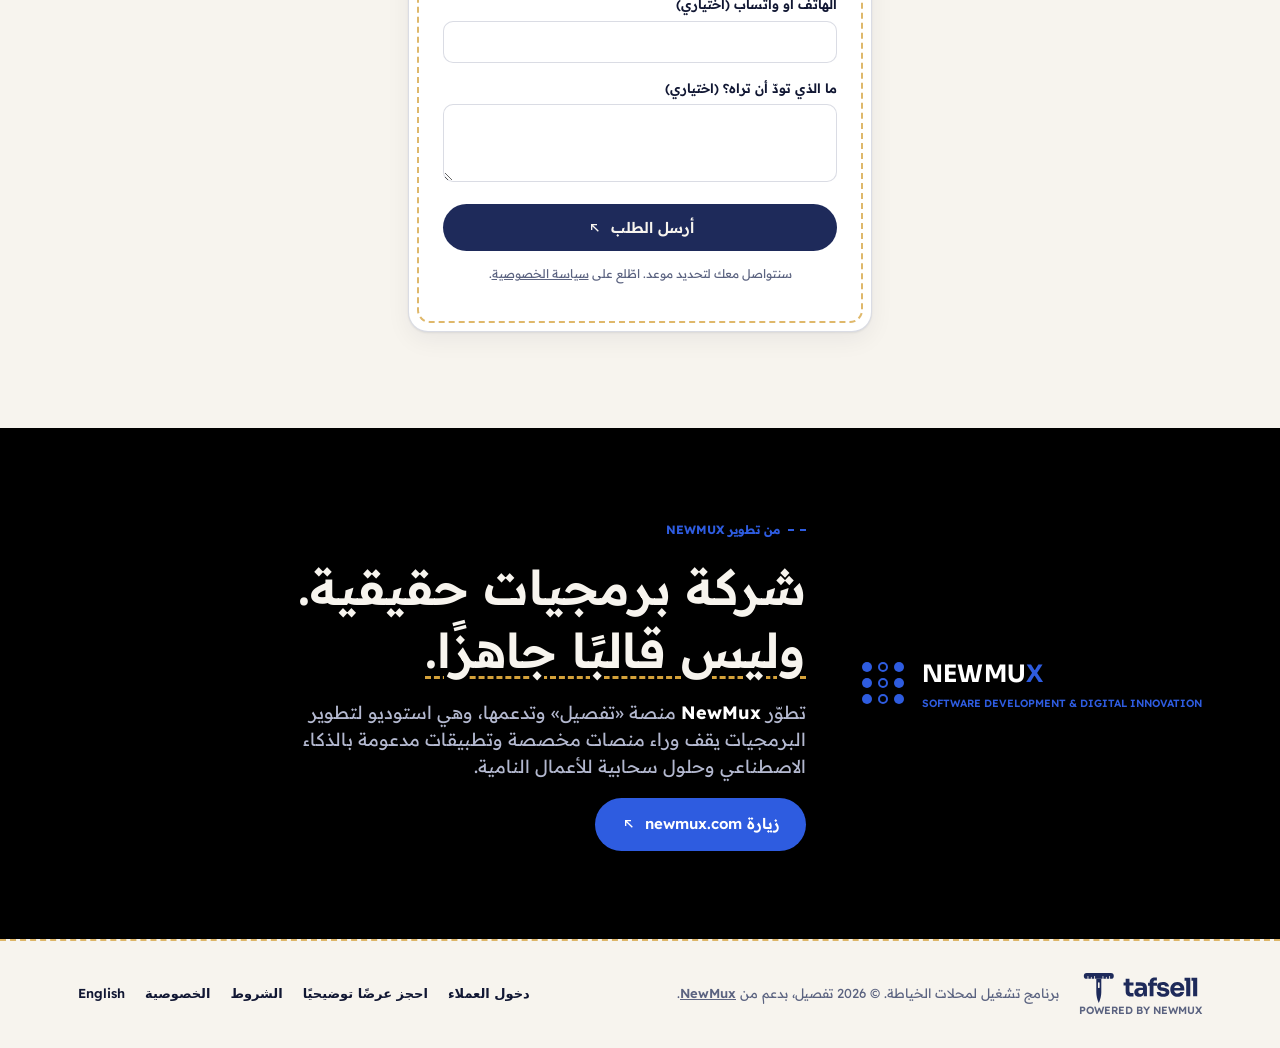
==== commit d49871e6: "Restyle the landing page to the Tafsell brand identity Colours: Tailor's Chalk background, Deep Nigh" ====
--- a/ar/index.html
+++ b/ar/index.html
@@ -9,7 +9,7 @@
   <link rel="alternate" hreflang="en" href="https://tafsell.com/" />
   <link rel="alternate" hreflang="ar" href="https://tafsell.com/ar/" />
   <link rel="alternate" hreflang="x-default" href="https://tafsell.com/" />
-  <meta name="theme-color" content="#0c0c0b" />
+  <meta name="theme-color" content="#1e2a5a" />
 
   <meta property="og:type" content="website" />
   <meta property="og:site_name" content="Tafsell" />
@@ -29,7 +29,7 @@
   <link rel="apple-touch-icon" href="/assets/apple-touch-icon.png" />
   <link rel="preconnect" href="https://fonts.googleapis.com">
   <link rel="preconnect" href="https://fonts.gstatic.com" crossorigin>
-  <link href="https://fonts.googleapis.com/css2?family=Fraunces:ital,opsz,wght@0,9..144,500;0,9..144,600;0,9..144,700;1,9..144,500;1,9..144,600&family=Inter:wght@400;500;600;700&family=IBM+Plex+Sans+Arabic:wght@400;500;600;700&display=swap" rel="stylesheet">
+  <link href="https://fonts.googleapis.com/css2?family=Sora:wght@400;500;600;700&family=Readex+Pro:wght@300;400;500;600;700&display=swap" rel="stylesheet">
   <link rel="stylesheet" href="/styles.css" />
   <script type="application/ld+json">
   {
@@ -126,17 +126,17 @@
       </div>
     </section>
 
-    <section class="block block-orange">
-      <div class="wrap block-inner">
-        <span class="eyebrow eyebrow-on-orange">01 — وعدنا</span>
+    <section class="block block-indigo">
+      <div class="wrap block-inner">
+        <span class="eyebrow eyebrow-on-indigo">01 — وعدنا</span>
         <h2 class="display block-heading">ليس مجرد أداة أخرى.<br /><em>بل المكان الذي يُدار منه المحل.</em></h2>
         <p class="block-lead">يبقي «تفصيل» يوم العمل مترابطًا — من أول حديث مع العميل حتى البروفة الأخيرة والفاتورة.</p>
       </div>
     </section>
 
-    <section id="workspace" class="block block-black">
-      <div class="wrap block-inner">
-        <span class="eyebrow eyebrow-on-black">02 — مساحة العمل</span>
+    <section id="workspace" class="block block-night">
+      <div class="wrap block-inner">
+        <span class="eyebrow eyebrow-on-night">02 — مساحة العمل</span>
         <h2 class="display block-heading light"><em>كل ما تحتاجه.</em><br />دون عناء البحث.</h2>
         <p class="block-lead light">النظام نفسه الذي يستخدمه فريقك يوميًا — مُعدّ كمساحة عمل خاصة بمحلك، وليس حسابًا مشتركًا.</p>
         <div class="browser-frame browser-frame--wide">
@@ -174,8 +174,8 @@
                 <div class="mock-panel mock-panel--chart">
                   <p class="mock-panel-title">حركة الإيرادات</p>
                   <svg class="mock-chart" viewBox="0 0 320 110" preserveAspectRatio="none">
-                    <polyline points="0,80 40,64 80,70 120,40 160,55 200,20 240,34 280,12 320,26" fill="none" stroke="#f0501c" stroke-width="2.5" />
-                    <polygon points="0,80 40,64 80,70 120,40 160,55 200,20 240,34 280,12 320,26 320,110 0,110" fill="rgba(240,80,28,0.12)" />
+                    <polyline points="0,80 40,64 80,70 120,40 160,55 200,20 240,34 280,12 320,26" fill="none" stroke="#1e2a5a" stroke-width="2.5" />
+                    <polygon points="0,80 40,64 80,70 120,40 160,55 200,20 240,34 280,12 320,26 320,110 0,110" fill="rgba(30,42,90,0.1)" />
                   </svg>
                 </div>
                 <div class="mock-panel">
@@ -236,9 +236,9 @@
       </div>
     </section>
 
-    <section id="getting-started" class="block block-orange">
-      <div class="wrap block-inner">
-        <span class="eyebrow eyebrow-on-orange">04 — كيف نبدأ</span>
+    <section id="getting-started" class="block block-indigo">
+      <div class="wrap block-inner">
+        <span class="eyebrow eyebrow-on-indigo">04 — كيف نبدأ</span>
         <h2 class="display block-heading">من مكالمة<br /><em>إلى كاونتر يعمل.</em></h2>
         <div class="steps">
           <div class="step">
@@ -261,9 +261,9 @@
       </div>
     </section>
 
-    <section class="block block-black block-cta">
-      <div class="wrap block-inner">
-        <span class="eyebrow eyebrow-on-black">طريقة أوضح لإدارة المحل</span>
+    <section class="block block-night block-cta">
+      <div class="wrap block-inner">
+        <span class="eyebrow eyebrow-on-night">طريقة أوضح لإدارة المحل</span>
         <h2 class="display block-heading light">اجعل العمل<br /><em>أوضح أمامك.</em></h2>
         <p class="block-lead light">احجز عرضًا توضيحيًا وسنريك مساحة العمل التي سيعمل بها محلك بالضبط.</p>
         <a href="#book-a-demo" class="btn btn-cream btn-lg">احجز عرضًا توضيحيًا <svg viewBox="0 0 24 24" fill="none" stroke="currentColor" stroke-width="2"><path d="M7 17 17 7M9 7h8v8"/></svg></a>
--- a/styles.css
+++ b/styles.css
@@ -1,17 +1,21 @@
 :root {
-  --cream: #f1ece1;
-  --cream-2: #e8e0cd;
-  --ink: #14120d;
-  --black: #0c0c0b;
-  --cream-text: #f3ede0;
-  --muted: #6b6558;
-  --muted-on-black: #a9a394;
-  --orange: #f0501c;
-  --orange-deep: #c73f13;
-  --line: rgba(20, 18, 13, 0.14);
-  --line-on-black: rgba(243, 237, 224, 0.16);
-  --line-on-orange: rgba(12, 12, 11, 0.4);
-  --shadow: 0 1px 2px rgba(12, 12, 11, 0.08), 0 8px 24px rgba(12, 12, 11, 0.06);
+  /* Tafsell brand identity v1.0 */
+  --indigo: #1e2a5a;      /* Denim Indigo: identity, buttons */
+  --night: #111733;       /* Deep Night: text, dark blocks */
+  --brass: #d4a13a;       /* Brass Thread: accent only */
+  --steel: #5b6380;       /* Steel: secondary text, icons */
+  --linen: #e8e1d3;       /* Linen: cards, dividers */
+  --chalk: #f7f4ee;       /* Tailor's Chalk: main background */
+  --brass-deep: #8a6414;  /* brass dark enough for small text on chalk */
+  --chalk-text: #f7f4ee;
+  --muted: var(--steel);
+  --muted-on-dark: #b3b8cf;
+  --line: rgba(30, 42, 90, 0.16);
+  --line-on-dark: rgba(247, 244, 238, 0.18);
+  --stitch: rgba(212, 161, 58, 0.75);
+  --shadow: 0 1px 2px rgba(17, 23, 51, 0.08), 0 8px 24px rgba(17, 23, 51, 0.06);
+  --font-latin: "Sora", -apple-system, BlinkMacSystemFont, "Segoe UI", sans-serif;
+  --font-arabic: "Readex Pro", "Sora", -apple-system, "Segoe UI", Tahoma, sans-serif;
   --newmux-black: #000000;
   --newmux-blue: #2e5ce0;
   --newmux-blue-soft: rgba(46, 92, 224, 0.14);
@@ -21,9 +25,9 @@
 
 body {
   margin: 0;
-  font-family: "Inter", -apple-system, BlinkMacSystemFont, "Segoe UI", sans-serif;
-  color: var(--ink);
-  background: var(--cream);
+  font-family: var(--font-latin);
+  color: var(--night);
+  background: var(--chalk);
   line-height: 1.5;
   -webkit-font-smoothing: antialiased;
 }
@@ -39,21 +43,25 @@
 h1, h2, h3 { margin: 0; text-wrap: balance; }
 
 .display {
-  font-family: "Fraunces", Georgia, serif;
-  font-optical-sizing: auto;
-  line-height: 1.04;
-  letter-spacing: -0.01em;
-}
-
+  font-family: var(--font-latin);
+  line-height: 1.1;
+  letter-spacing: -0.02em;
+}
+
+/* The accent line sits on a brass stitch instead of leaning into italics. */
 .display em {
-  font-style: italic;
-  font-weight: 500;
+  font-style: normal;
+  font-weight: inherit;
+  color: var(--indigo);
+  text-decoration: underline dashed var(--brass);
+  text-decoration-thickness: 3px;
+  text-underline-offset: 0.16em;
 }
 
 /* ---------- header ---------- */
 
 .site-header {
-  background: var(--cream);
+  background: var(--chalk);
   border-bottom: 1px solid var(--line);
   position: sticky;
   top: 0;
@@ -99,14 +107,14 @@
 }
 
 .header-signin {
-  color: var(--ink);
+  color: var(--night);
   text-decoration: none;
   font-size: 14px;
   font-weight: 600;
   white-space: nowrap;
 }
 
-.header-signin:hover { color: var(--orange-deep); }
+.header-signin:hover { color: var(--steel); }
 
 .main-nav {
   display: flex;
@@ -116,7 +124,7 @@
 }
 
 .main-nav a {
-  color: var(--ink);
+  color: var(--night);
   text-decoration: none;
   font-size: 14px;
   font-weight: 500;
@@ -168,13 +176,14 @@
 .btn svg { width: 16px; height: 16px; flex-shrink: 0; }
 .btn:hover { transform: translateY(-1px); }
 .btn:active { transform: translateY(0); }
-.btn:focus-visible { outline: 2px solid var(--orange); outline-offset: 3px; }
-
-.btn-primary { background: var(--orange); color: var(--black); }
-.btn-primary:hover { background: var(--orange-deep); color: var(--cream-text); }
-
-.btn-cream { background: var(--cream); color: var(--black); }
-.btn-cream:hover { background: #fff; }
+.btn:focus-visible { outline: 2px solid var(--brass); outline-offset: 3px; }
+
+.btn-primary { background: var(--indigo); color: var(--chalk-text); }
+.btn-primary:hover { background: var(--night); }
+
+/* On dark blocks the call to action is brass, the one accent colour. */
+.btn-cream { background: var(--brass); color: var(--night); }
+.btn-cream:hover { background: #e2b24f; }
 
 .btn-sm { padding: 9px 16px; font-size: 13px; white-space: nowrap; }
 .btn-lg { padding: 15px 26px; font-size: 15px; }
@@ -184,7 +193,7 @@
   display: inline-flex;
   align-items: center;
   gap: 6px;
-  color: var(--ink);
+  color: var(--night);
   text-decoration: none;
   font-weight: 600;
   font-size: 15px;
@@ -200,24 +209,25 @@
   font-weight: 700;
   letter-spacing: 0.14em;
   text-transform: uppercase;
-  color: var(--orange-deep);
-  padding-inline-start: 16px;
+  color: var(--indigo);
+  padding-inline-start: 26px;
   position: relative;
 }
 
+/* A short run of brass stitches before each section label. */
 .eyebrow::before {
   content: "";
   position: absolute;
   inset-inline-start: 0;
   top: 50%;
+  width: 18px;
+  height: 0;
+  border-top: 2px dashed var(--brass);
   transform: translateY(-50%);
-  width: 10px;
-  height: 2px;
-  background: currentColor;
-}
-
-.eyebrow-on-orange { color: var(--black); }
-.eyebrow-on-black { color: var(--muted-on-black); }
+}
+
+.eyebrow-on-indigo,
+.eyebrow-on-night { color: var(--brass); }
 
 /* ---------- hero ---------- */
 
@@ -280,7 +290,7 @@
   align-items: center;
   gap: 12px;
   padding: 10px 14px;
-  background: var(--black);
+  background: var(--night);
 }
 
 .browser-dots { display: flex; gap: 6px; }
@@ -288,11 +298,11 @@
 
 .browser-url {
   font-size: 12px;
-  color: var(--muted-on-black);
+  color: var(--muted-on-dark);
   background: rgba(255,255,255,0.06);
   padding: 4px 12px;
   border-radius: 999px;
-  font-family: "Inter", sans-serif;
+  font-family: var(--font-latin);
 }
 
 .live-tag {
@@ -301,21 +311,21 @@
   font-weight: 700;
   letter-spacing: 0.08em;
   text-transform: uppercase;
-  color: var(--orange);
+  color: var(--brass);
 }
 
 .mock-app {
   display: grid;
   grid-template-columns: 176px 1fr;
   background: #fff;
-  color: var(--ink);
+  color: var(--night);
   min-height: 320px;
 }
 
 .mock-app--compact { grid-template-columns: 128px 1fr; min-height: 220px; }
 
 .mock-sidebar {
-  background: #fafaf7;
+  background: var(--chalk);
   border-inline-end: 1px solid var(--line);
   padding: 14px 12px;
 }
@@ -331,7 +341,7 @@
   width: 20px;
   height: 20px;
   border-radius: 6px;
-  background: var(--orange);
+  background: var(--indigo);
   flex-shrink: 0;
 }
 
@@ -348,8 +358,8 @@
 }
 
 .mock-nav-item.is-active {
-  background: var(--black);
-  color: var(--cream-text);
+  background: var(--indigo);
+  color: var(--chalk-text);
   font-weight: 600;
 }
 
@@ -361,13 +371,13 @@
   font-weight: 700;
   letter-spacing: 0.1em;
   text-transform: uppercase;
-  color: var(--orange-deep);
+  color: var(--indigo);
 }
 
 .mock-title {
   margin: 4px 0 0;
-  font-family: "Fraunces", serif;
-  font-size: 20px;
+  font-family: var(--font-latin);
+  font-size: 19px;
   font-weight: 600;
 }
 
@@ -452,25 +462,33 @@
   font-weight: 600;
 }
 
-.block-heading.light { color: var(--cream-text); }
+.block-heading.light { color: var(--chalk-text); }
 
 .block-lead {
   margin-top: 18px;
   font-size: 18px;
-  color: rgba(20,18,13,0.72);
+  color: rgba(17, 23, 51, 0.72);
   max-width: 52ch;
 }
 
-.block-lead.light { color: var(--muted-on-black); }
-
-.block-orange { background: var(--orange); color: var(--black); }
-.block-black { background: var(--black); color: var(--cream-text); }
-.block-cream { background: var(--cream); }
+.block-lead.light { color: var(--muted-on-dark); }
+
+.block-indigo { background: var(--indigo); color: var(--chalk-text); }
+.block-night { background: var(--night); color: var(--chalk-text); }
+.block-cream { background: var(--chalk); }
+
+.block-indigo .block-heading,
+.block-indigo .step h3,
+.block-indigo .steps-note { color: var(--chalk-text); }
+.block-indigo .display em,
+.block-night .display em { color: var(--chalk-text); }
+.block-indigo .block-lead,
+.block-indigo .step p { color: var(--muted-on-dark); }
 
 .frame-caption {
   margin-top: 16px;
   font-size: 13px;
-  color: var(--muted-on-black);
+  color: var(--muted-on-dark);
 }
 
 /* ---------- feature list ---------- */
@@ -479,7 +497,7 @@
   list-style: none;
   margin: 44px 0 0;
   padding: 0;
-  border-top: 1px solid var(--line);
+  border-top: 2px dashed var(--stitch);
 }
 
 .feature-list li {
@@ -488,7 +506,7 @@
   align-items: center;
   gap: 20px;
   padding: 22px 0;
-  border-bottom: 1px solid var(--line);
+  border-bottom: 2px dashed var(--stitch);
 }
 
 @media (max-width: 640px) {
@@ -496,18 +514,19 @@
 }
 
 .feature-number {
-  font-family: "Fraunces", serif;
-  font-size: 15px;
-  font-weight: 600;
-  color: var(--orange-deep);
+  font-family: var(--font-latin);
+  font-size: 14px;
+  font-weight: 600;
+  color: var(--brass-deep);
+  font-variant-numeric: tabular-nums;
 }
 
 .feature-icon {
   width: 40px;
   height: 40px;
   border-radius: 10px;
-  background: rgba(240, 80, 28, 0.1);
-  color: var(--orange-deep);
+  background: rgba(30, 42, 90, 0.08);
+  color: var(--indigo);
   display: flex;
   align-items: center;
   justify-content: center;
@@ -516,8 +535,8 @@
 .feature-icon svg { width: 20px; height: 20px; }
 
 .feature-text h3 {
-  font-family: "Fraunces", serif;
-  font-size: 19px;
+  font-family: var(--font-latin);
+  font-size: 18px;
   font-weight: 600;
 }
 
@@ -541,45 +560,45 @@
   margin-top: 44px;
   display: grid;
   grid-template-columns: repeat(3, 1fr);
-  column-gap: 2px;
-  background: var(--line-on-orange);
-  border-top: 2px solid var(--line-on-orange);
-  border-bottom: 2px solid var(--line-on-orange);
+  border-top: 2px dashed var(--stitch);
+  border-bottom: 2px dashed var(--stitch);
 }
 
 @media (max-width: 720px) {
-  .steps { grid-template-columns: 1fr; column-gap: 0; row-gap: 2px; }
-}
-
-.step {
-  background: var(--orange);
-  padding: 26px 24px;
+  .steps { grid-template-columns: 1fr; }
+}
+
+.step { padding: 26px 24px; }
+
+.step + .step { border-inline-start: 2px dashed var(--stitch); }
+
+@media (max-width: 720px) {
+  .step + .step { border-inline-start: none; border-top: 2px dashed var(--stitch); }
 }
 
 .step-number {
-  font-family: "Fraunces", serif;
+  font-family: var(--font-latin);
   font-size: 26px;
-  font-weight: 600;
+  font-weight: 700;
+  color: var(--brass);
 }
 
 .step h3 {
   margin-top: 10px;
-  font-family: "Fraunces", serif;
-  font-size: 19px;
+  font-family: var(--font-latin);
+  font-size: 18px;
   font-weight: 600;
 }
 
 .step p {
   margin-top: 8px;
   font-size: 14.5px;
-  color: rgba(20,18,13,0.72);
 }
 
 .steps-note {
   margin-top: 28px;
   font-size: 13px;
   font-weight: 600;
-  color: var(--black);
 }
 
 /* ---------- demo form ---------- */
@@ -594,12 +613,25 @@
 
 .section-head p { margin-top: 12px; color: var(--muted); font-size: 16px; }
 
-.demo-form {
+.demo-form,
+.form-success {
+  position: relative;
   background: #fff;
   border: 1px solid var(--line);
   border-radius: 20px;
-  padding: 30px;
+  padding: 36px 34px;
   box-shadow: var(--shadow);
+}
+
+/* Like the stitched border on a Tafsell order tag. */
+.demo-form::before,
+.form-success::before {
+  content: "";
+  position: absolute;
+  inset: 8px;
+  border: 2px dashed var(--stitch);
+  border-radius: 13px;
+  pointer-events: none;
 }
 
 .field { margin-bottom: 16px; }
@@ -620,14 +652,14 @@
   font-size: 14px;
   font-family: inherit;
   background: #fff;
-  color: var(--ink);
+  color: var(--night);
 }
 
 .field input:focus,
 .field textarea:focus {
   outline: none;
-  border-color: var(--orange);
-  box-shadow: 0 0 0 3px rgba(240, 80, 28, 0.16);
+  border-color: var(--indigo);
+  box-shadow: 0 0 0 3px rgba(30, 42, 90, 0.16);
 }
 
 .field textarea { resize: vertical; }
@@ -683,7 +715,7 @@
 
 .newmux-wordmark {
   margin: 0;
-  font-family: "Inter", sans-serif;
+  font-family: "Inter", var(--font-latin);
   font-weight: 700;
   font-size: 24px;
   letter-spacing: 0.01em;
@@ -702,6 +734,8 @@
 }
 
 .eyebrow-newmux { color: var(--newmux-blue); }
+.eyebrow-newmux::before { border-top-color: currentColor; }
+.newmux-block .display em { color: var(--chalk-text); }
 
 .newmux-copy .block-heading { margin-top: 16px; }
 
@@ -712,7 +746,7 @@
 
 /* ---------- footer ---------- */
 
-.site-footer { border-top: 1px solid var(--line); padding: 32px 0; }
+.site-footer { border-top: 2px dashed var(--stitch); padding: 32px 0; }
 
 .footer-inner {
   display: flex;
@@ -729,13 +763,13 @@
 }
 
 .footer-link {
-  color: var(--ink);
+  color: var(--night);
   font-size: 13px;
   font-weight: 600;
   text-decoration: none;
 }
 
-.footer-link:hover { color: var(--orange-deep); }
+.footer-link:hover { color: var(--indigo); }
 
 .footer-tagline a { color: inherit; font-weight: 600; }
 
@@ -749,7 +783,7 @@
 /* ---------- language switch ---------- */
 
 .header-lang {
-  color: var(--ink);
+  color: var(--night);
   text-decoration: none;
   font-size: 14px;
   font-weight: 600;
@@ -757,7 +791,7 @@
   opacity: 0.75;
 }
 
-.header-lang:hover { opacity: 1; color: var(--orange-deep); }
+.header-lang:hover { opacity: 1; }
 
 /* The English page loads no Arabic web font; use the system's for "عربي". */
 .header-lang:lang(ar),
@@ -781,48 +815,42 @@
   padding: 12px 14px;
   border-radius: 10px;
   font-size: 14px;
-  background: rgba(199, 63, 19, 0.08);
-  color: var(--orange-deep);
+  background: rgba(168, 50, 30, 0.08);
+  color: #8f2a14;
 }
 
 .form-status a { color: inherit; font-weight: 600; }
 
 .form-note a { color: inherit; }
 
-.form-success {
-  background: #fff;
-  border: 1px solid var(--line);
-  border-radius: 20px;
-  padding: 36px 30px;
-  box-shadow: var(--shadow);
-  text-align: center;
-}
-
-.form-success h3 { font-family: "Fraunces", Georgia, serif; font-size: 26px; font-weight: 600; }
+.form-success { text-align: center; }
+
+.form-success h3 { font-family: var(--font-latin); font-size: 24px; font-weight: 600; }
 
 .form-success p { margin: 12px 0 0; color: var(--muted); }
 
 /* ---------- Arabic (right-to-left) ---------- */
 
-/* Fraunces and Inter have no Arabic glyphs: Arabic text uses IBM Plex Sans
-   Arabic, and Latin words in the Arabic page (Tafsell, NewMux) keep Inter. */
+/* Sora has no Arabic glyphs: Arabic text uses Readex Pro, and Latin words in
+   the Arabic page (Tafsell, NewMux) keep Sora. */
 :lang(ar) body,
 :lang(ar) .field input,
 :lang(ar) .field textarea,
 :lang(ar) .btn {
-  font-family: "IBM Plex Sans Arabic", "Inter", -apple-system, "Segoe UI", Tahoma, sans-serif;
+  font-family: var(--font-arabic);
 }
 
 :lang(ar) .display,
-:lang(ar) .form-success h3 {
-  font-family: "IBM Plex Sans Arabic", "Fraunces", Georgia, serif;
-  font-weight: 700;
-  line-height: 1.25;
+:lang(ar) .form-success h3,
+:lang(ar) .feature-text h3,
+:lang(ar) .step h3,
+:lang(ar) .mock-title {
+  font-family: var(--font-arabic);
+  font-weight: 600;
+  line-height: 1.3;
   letter-spacing: 0;
 }
 
-/* Arabic has no italics; the accent line keeps its colour and weight instead. */
-:lang(ar) .display em { font-style: normal; font-weight: 600; }
 
 /* Letter-spacing breaks the joins between Arabic letters. */
 :lang(ar) .eyebrow,
